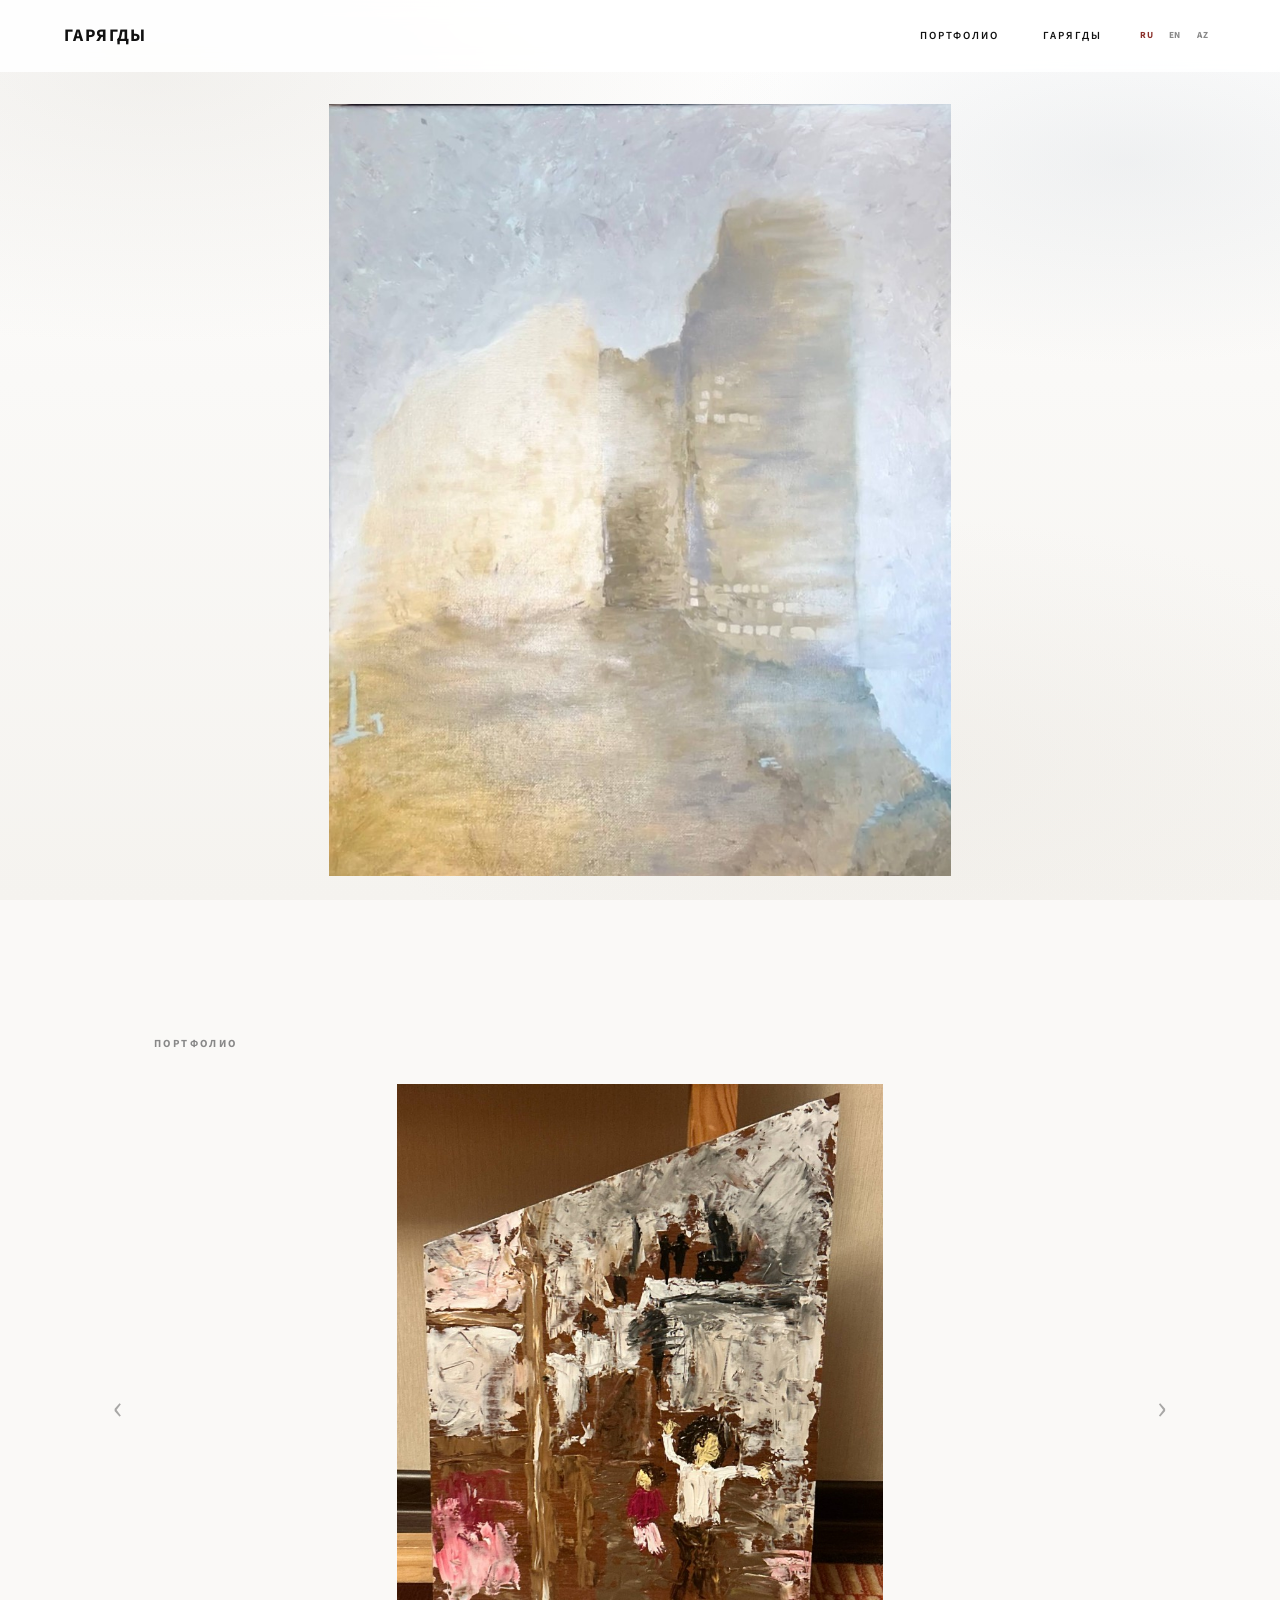
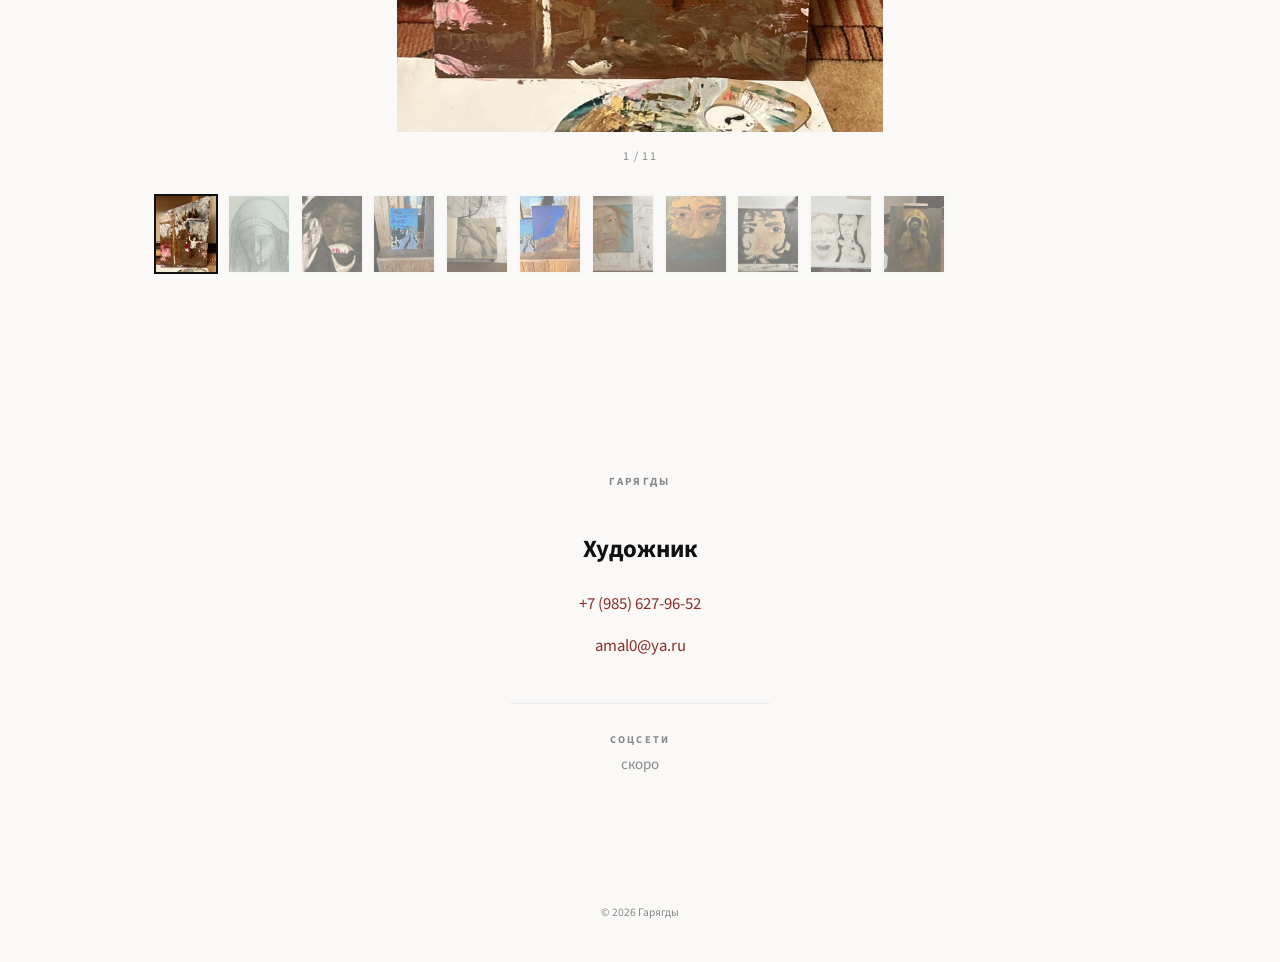
==== index.html @ 8b05e810 "Restore the original uncropped artwork photos. Bring the gallery images back to the source photos be" ====
<!DOCTYPE html>
<html lang="ru">
<head>
  <meta charset="UTF-8" />
  <meta name="viewport" content="width=device-width, initial-scale=1.0, viewport-fit=cover" />
  <meta name="description" content="Гарягды — художник. Портфолио." />
  <meta name="theme-color" content="#ffffff" />
  <title>Гарягды — Портфолио</title>
  <link rel="stylesheet" href="styles.css?v=20260803-1805" />
</head>
<body>
  <header class="site-header">
    <a class="brand" href="#top" data-i18n="brand">Гарягды</a>
    <nav class="nav" id="nav" aria-label="Main">
      <a href="#portfolio" data-i18n="nav_portfolio">Портфолио</a>
      <a href="#author" data-i18n="nav_author">Гарягды</a>
    </nav>
    <div class="header-actions">
      <div class="lang-switch" role="group" aria-label="Language">
        <button type="button" class="lang-btn is-active" data-lang="ru">RU</button>
        <button type="button" class="lang-btn" data-lang="en">EN</button>
        <button type="button" class="lang-btn" data-lang="az">AZ</button>
      </div>
      <button class="menu-btn" id="menuBtn" type="button" aria-label="Menu" aria-expanded="false">
        <span></span><span></span>
      </button>
    </div>
  </header>

  <main id="top">
    <section class="hero">
      <button type="button" class="hero-frame" id="heroOpen" aria-label="Open">
        <img src="assets/art/building.png" alt="" id="heroImg" />
      </button>
    </section>

    <section class="works" id="portfolio">
      <h2 class="section-title" data-i18n="portfolio_title">Портфолио</h2>

      <div class="slider" id="slider">
        <button type="button" class="slider-arrow prev" id="slidePrev" aria-label="Previous">‹</button>
        <div class="slider-stage" id="sliderStage">
          <img id="slideImg" src="assets/art/work-02.png" alt="" />
        </div>
        <button type="button" class="slider-arrow next" id="slideNext" aria-label="Next">›</button>
      </div>

      <p class="slider-count"><span id="slideCurrent">1</span> / <span id="slideTotal">11</span></p>

      <div class="thumbs" id="thumbs" aria-label="Portfolio"></div>
    </section>

    <section class="section contact" id="author">
      <h2 class="section-title" data-i18n="author_title">Гарягды</h2>
      <p class="contact-lead" data-i18n="author_lead">Художник</p>
      <div class="contact-links">
        <a href="tel:+79856279652">+7 (985) 627-96-52</a>
        <a href="mailto:amal0@ya.ru">amal0@ya.ru</a>
      </div>
      <div class="socials">
        <span class="socials-label" data-i18n="socials_label">Соцсети</span>
        <p class="socials-soon" data-i18n="socials_soon">скоро</p>
      </div>
    </section>
  </main>

  <footer class="site-footer">
    <p>© <span id="year"></span> <span data-i18n="brand">Гарягды</span></p>
  </footer>

  <div class="lightbox" id="lightbox" hidden>
    <button type="button" class="lightbox-close" id="lightboxClose" aria-label="Close">×</button>
    <button type="button" class="lightbox-nav prev" id="lightboxPrev" aria-label="Previous">‹</button>
    <figure class="lightbox-figure">
      <img id="lightboxImg" src="" alt="" />
    </figure>
    <button type="button" class="lightbox-nav next" id="lightboxNext" aria-label="Next">›</button>
  </div>

  <script src="script.js?v=20260803-1805"></script>
</body>
</html>
---- styles.css ----
@font-face {
  font-family: "Source Sans 3";
  src: url("assets/fonts/SourceSans3.ttf") format("truetype");
  font-weight: 300 700;
  font-display: swap;
}

:root {
  --bg: #faf9f7;
  --ink: #111111;
  --muted: #888888;
  --line: #ececec;
  --accent: #8a2f2a;
  --font: "Source Sans 3", "Helvetica Neue", Helvetica, Arial, sans-serif;
  --pad: clamp(1rem, 5vw, 4.5rem);
  --header-h: 4.5rem;
  --ease: cubic-bezier(0.22, 1, 0.36, 1);
  --safe-b: env(safe-area-inset-bottom, 0px);
}

*,
*::before,
*::after {
  box-sizing: border-box;
}

html {
  scroll-behavior: smooth;
  -webkit-text-size-adjust: 100%;
}

body {
  margin: 0;
  min-height: 100vh;
  background-color: var(--bg);
  background-image:
    radial-gradient(ellipse 90% 55% at 12% 8%, rgba(210, 205, 195, 0.28), transparent 55%),
    radial-gradient(ellipse 70% 45% at 88% 18%, rgba(190, 198, 205, 0.22), transparent 50%),
    radial-gradient(ellipse 80% 50% at 70% 85%, rgba(220, 214, 204, 0.2), transparent 55%),
    linear-gradient(180deg, #ffffff 0%, #faf9f7 42%, #f5f3ef 100%);
  background-attachment: fixed;
  color: var(--ink);
  font-family: var(--font);
  font-size: 15px;
  line-height: 1.5;
  -webkit-font-smoothing: antialiased;
  overflow-x: hidden;
}

img {
  display: block;
  max-width: 100%;
  height: auto;
  -webkit-user-drag: none;
  user-select: none;
}

a {
  color: inherit;
  text-decoration: none;
}

button {
  font: inherit;
  color: inherit;
  background: none;
  border: 0;
  cursor: pointer;
  padding: 0;
  -webkit-tap-highlight-color: transparent;
}

/* ——— Header ——— */
.site-header {
  position: sticky;
  top: 0;
  z-index: 50;
  display: flex;
  align-items: center;
  justify-content: space-between;
  gap: 1rem;
  min-height: var(--header-h);
  padding: 0.75rem var(--pad);
  padding-top: max(0.75rem, env(safe-area-inset-top));
  background: rgba(255, 255, 255, 0.88);
  backdrop-filter: blur(10px);
  -webkit-backdrop-filter: blur(10px);
}

.brand {
  flex-shrink: 0;
  font-size: clamp(0.9rem, 1.6vw, 1.1rem);
  font-weight: 700;
  letter-spacing: 0.08em;
  text-transform: uppercase;
}

.nav {
  display: flex;
  gap: clamp(1.25rem, 3.5vw, 2.75rem);
  margin-left: auto;
  margin-right: 1rem;
}

.nav a {
  font-size: 0.68rem;
  font-weight: 600;
  letter-spacing: 0.18em;
  text-transform: uppercase;
  color: var(--ink);
  transition: color 0.2s ease;
}

.nav a:hover,
.nav a.is-active {
  color: var(--accent);
}

.header-actions {
  display: flex;
  align-items: center;
  gap: 0.5rem;
  flex-shrink: 0;
}

.lang-switch {
  display: flex;
  gap: 0.1rem;
}

.lang-btn {
  min-width: 1.65rem;
  min-height: 1.65rem;
  padding: 0.2rem;
  font-size: 0.58rem;
  font-weight: 700;
  letter-spacing: 0.06em;
  color: var(--muted);
}

.lang-btn:hover { color: var(--ink); }
.lang-btn.is-active { color: var(--accent); }

.menu-btn {
  display: none;
  width: 2.4rem;
  height: 2.4rem;
  flex-direction: column;
  justify-content: center;
  align-items: center;
  gap: 5px;
}

.menu-btn span {
  display: block;
  width: 16px;
  height: 1.5px;
  background: var(--ink);
  transition: transform 0.3s var(--ease);
}

.menu-btn[aria-expanded="true"] span:first-child {
  transform: translateY(3.25px) rotate(45deg);
}

.menu-btn[aria-expanded="true"] span:last-child {
  transform: translateY(-3.25px) rotate(-45deg);
}

/* ——— Hero: building large ——— */
.hero {
  display: flex;
  justify-content: center;
  align-items: center;
  min-height: calc(100svh - var(--header-h));
  padding: clamp(1rem, 3vw, 2rem) var(--pad) clamp(2.5rem, 6vw, 4.5rem);
}

.hero-frame {
  display: block;
  width: min(900px, 100%);
}

.hero-frame img {
  width: 100%;
  max-height: calc(100svh - var(--header-h) - 3.5rem);
  object-fit: contain;
  margin: 0 auto;
}

/* ——— Works slider (Fernando-style) ——— */
.works {
  padding: clamp(2.5rem, 7vw, 5.5rem) 0 clamp(3rem, 8vw, 6rem);
}

.works .section-title {
  padding: 0 var(--pad);
  margin: 0 0 clamp(1.25rem, 3vw, 2rem);
  font-size: 0.68rem;
  font-weight: 700;
  letter-spacing: 0.22em;
  text-transform: uppercase;
  color: var(--muted);
  max-width: 1100px;
  margin-left: auto;
  margin-right: auto;
}

.slider {
  position: relative;
  display: grid;
  grid-template-columns: 48px 1fr 48px;
  align-items: center;
  gap: 0.25rem;
  max-width: 1100px;
  margin: 0 auto;
  padding: 0 0.25rem;
  touch-action: pan-y;
}

.slider-stage {
  display: flex;
  justify-content: center;
  align-items: center;
  min-height: min(72vh, 780px);
  cursor: zoom-in;
}

.slider-stage img {
  width: 100%;
  max-width: 720px;
  max-height: min(72vh, 780px);
  object-fit: contain;
  margin: 0 auto;
  transition: opacity 0.25s ease;
}

.slider-stage.is-fading img {
  opacity: 0.35;
}

.slider-arrow {
  display: flex;
  align-items: center;
  justify-content: center;
  width: 48px;
  height: 48px;
  font-size: 2.25rem;
  line-height: 1;
  color: var(--ink);
  opacity: 0.35;
  transition: opacity 0.2s ease;
  z-index: 2;
}

.slider-arrow:hover,
.slider-arrow:active {
  opacity: 1;
}

.slider-count {
  margin: 1rem 0 1.5rem;
  text-align: center;
  font-size: 0.75rem;
  letter-spacing: 0.12em;
  color: var(--muted);
}

.thumbs {
  display: flex;
  gap: 0.55rem;
  overflow-x: auto;
  -webkit-overflow-scrolling: touch;
  scroll-snap-type: x mandatory;
  padding: 0.25rem var(--pad) 0.5rem;
  max-width: 1100px;
  margin: 0 auto;
  scrollbar-width: none;
}

.thumbs::-webkit-scrollbar {
  display: none;
}

.thumb {
  flex: 0 0 auto;
  width: 64px;
  height: 80px;
  overflow: hidden;
  background: #f4f4f4;
  scroll-snap-align: start;
  opacity: 0.55;
  border: 2px solid transparent;
  transition: opacity 0.2s ease, border-color 0.2s ease;
}

.thumb.is-active {
  opacity: 1;
  border-color: var(--ink);
}

.thumb img {
  width: 100%;
  height: 100%;
  object-fit: cover;
}

/* ——— About / Contact ——— */
.section {
  padding: clamp(3rem, 8vw, 6rem) var(--pad);
  max-width: 1100px;
  margin: 0 auto;
}

.section-title {
  margin: 0 0 clamp(1.5rem, 4vw, 2.5rem);
  font-size: 0.68rem;
  font-weight: 700;
  letter-spacing: 0.22em;
  text-transform: uppercase;
  color: var(--muted);
}

.about {
  text-align: center;
  max-width: 520px;
}

.about-name {
  margin: 0;
  font-size: clamp(1.3rem, 3.5vw, 1.7rem);
  font-weight: 700;
  letter-spacing: 0.1em;
  text-transform: uppercase;
  color: var(--accent);
}

.about-text {
  margin: 0.75rem 0 0;
  color: var(--muted);
}

.contact {
  text-align: center;
}

.contact-lead {
  margin: 0 0 1.25rem;
  font-size: clamp(1.2rem, 3vw, 1.55rem);
  font-weight: 700;
}

.contact-links {
  display: flex;
  flex-direction: column;
  gap: 0.55rem;
  align-items: center;
}

.contact-links a {
  color: var(--accent);
  font-size: 1.05rem;
  padding: 0.25rem;
}

.socials {
  margin: 2.5rem auto 0;
  padding-top: 1.75rem;
  border-top: 1px solid var(--line);
  max-width: 260px;
}

.socials-label {
  display: block;
  font-size: 0.65rem;
  font-weight: 700;
  letter-spacing: 0.2em;
  text-transform: uppercase;
  color: var(--muted);
}

.socials-soon {
  margin: 0.4rem 0 0;
  color: var(--muted);
}

.site-footer {
  padding: 2rem var(--pad) calc(2.5rem + var(--safe-b));
  text-align: center;
  font-size: 0.72rem;
  color: var(--muted);
}

.site-footer p { margin: 0; }

/* ——— Lightbox ——— */
.lightbox {
  position: fixed;
  inset: 0;
  z-index: 100;
  display: grid;
  grid-template-columns: 44px 1fr 44px;
  align-items: center;
  padding: max(0.5rem, env(safe-area-inset-top)) 0.25rem max(0.5rem, var(--safe-b));
  background: rgba(8, 8, 8, 0.95);
  touch-action: none;
}

.lightbox[hidden] {
  display: none;
}

.lightbox-figure {
  margin: 0;
  display: flex;
  justify-content: center;
  align-items: center;
  max-height: 92vh;
}

.lightbox-figure img {
  max-width: min(960px, 94vw);
  max-height: 88vh;
  object-fit: contain;
}

.lightbox-close {
  position: absolute;
  top: max(0.5rem, env(safe-area-inset-top));
  right: 0.75rem;
  z-index: 2;
  width: 44px;
  height: 44px;
  font-size: 1.85rem;
  line-height: 1;
  color: #fff;
  opacity: 0.8;
}

.lightbox-nav {
  display: flex;
  align-items: center;
  justify-content: center;
  width: 44px;
  height: 64px;
  font-size: 2.4rem;
  color: #fff;
  opacity: 0.55;
}

.lightbox-nav:active,
.lightbox-close:active {
  opacity: 1;
}

@media (max-width: 760px) {
  .nav {
    position: fixed;
    inset: var(--header-h) 0 auto 0;
    display: none;
    flex-direction: column;
    gap: 0;
    margin: 0;
    padding: 0.25rem var(--pad) 1rem;
    background: rgba(255, 255, 255, 0.96);
    border-bottom: 1px solid var(--line);
  }

  .nav.is-open { display: flex; }

  .nav a {
    padding: 0.95rem 0;
    border-bottom: 1px solid var(--line);
    font-size: 0.78rem;
  }

  .menu-btn { display: flex; }

  .slider {
    grid-template-columns: 36px 1fr 36px;
  }

  .slider-stage {
    min-height: min(62vh, 560px);
  }

  .slider-stage img {
    max-height: min(62vh, 560px);
  }

  .slider-arrow {
    width: 36px;
    height: 56px;
    font-size: 2rem;
    opacity: 0.55;
  }

  .thumb {
    width: 56px;
    height: 70px;
  }

  .lightbox {
    grid-template-columns: 1fr;
    grid-template-rows: 1fr;
    padding: 3.25rem 0.35rem 1rem;
  }

  .lightbox-figure {
    grid-row: 1;
    max-height: none;
    height: 100%;
  }

  .lightbox-figure img {
    max-height: calc(100svh - 5rem);
  }

  .lightbox-nav {
    position: absolute;
    top: 50%;
    transform: translateY(-50%);
    width: 48px;
    height: 72px;
    z-index: 2;
  }

  .lightbox-nav.prev { left: 0; }
  .lightbox-nav.next { right: 0; }
}

@media (prefers-reduced-motion: reduce) {
  *,
  *::before,
  *::after {
    animation: none !important;
    transition: none !important;
  }
}
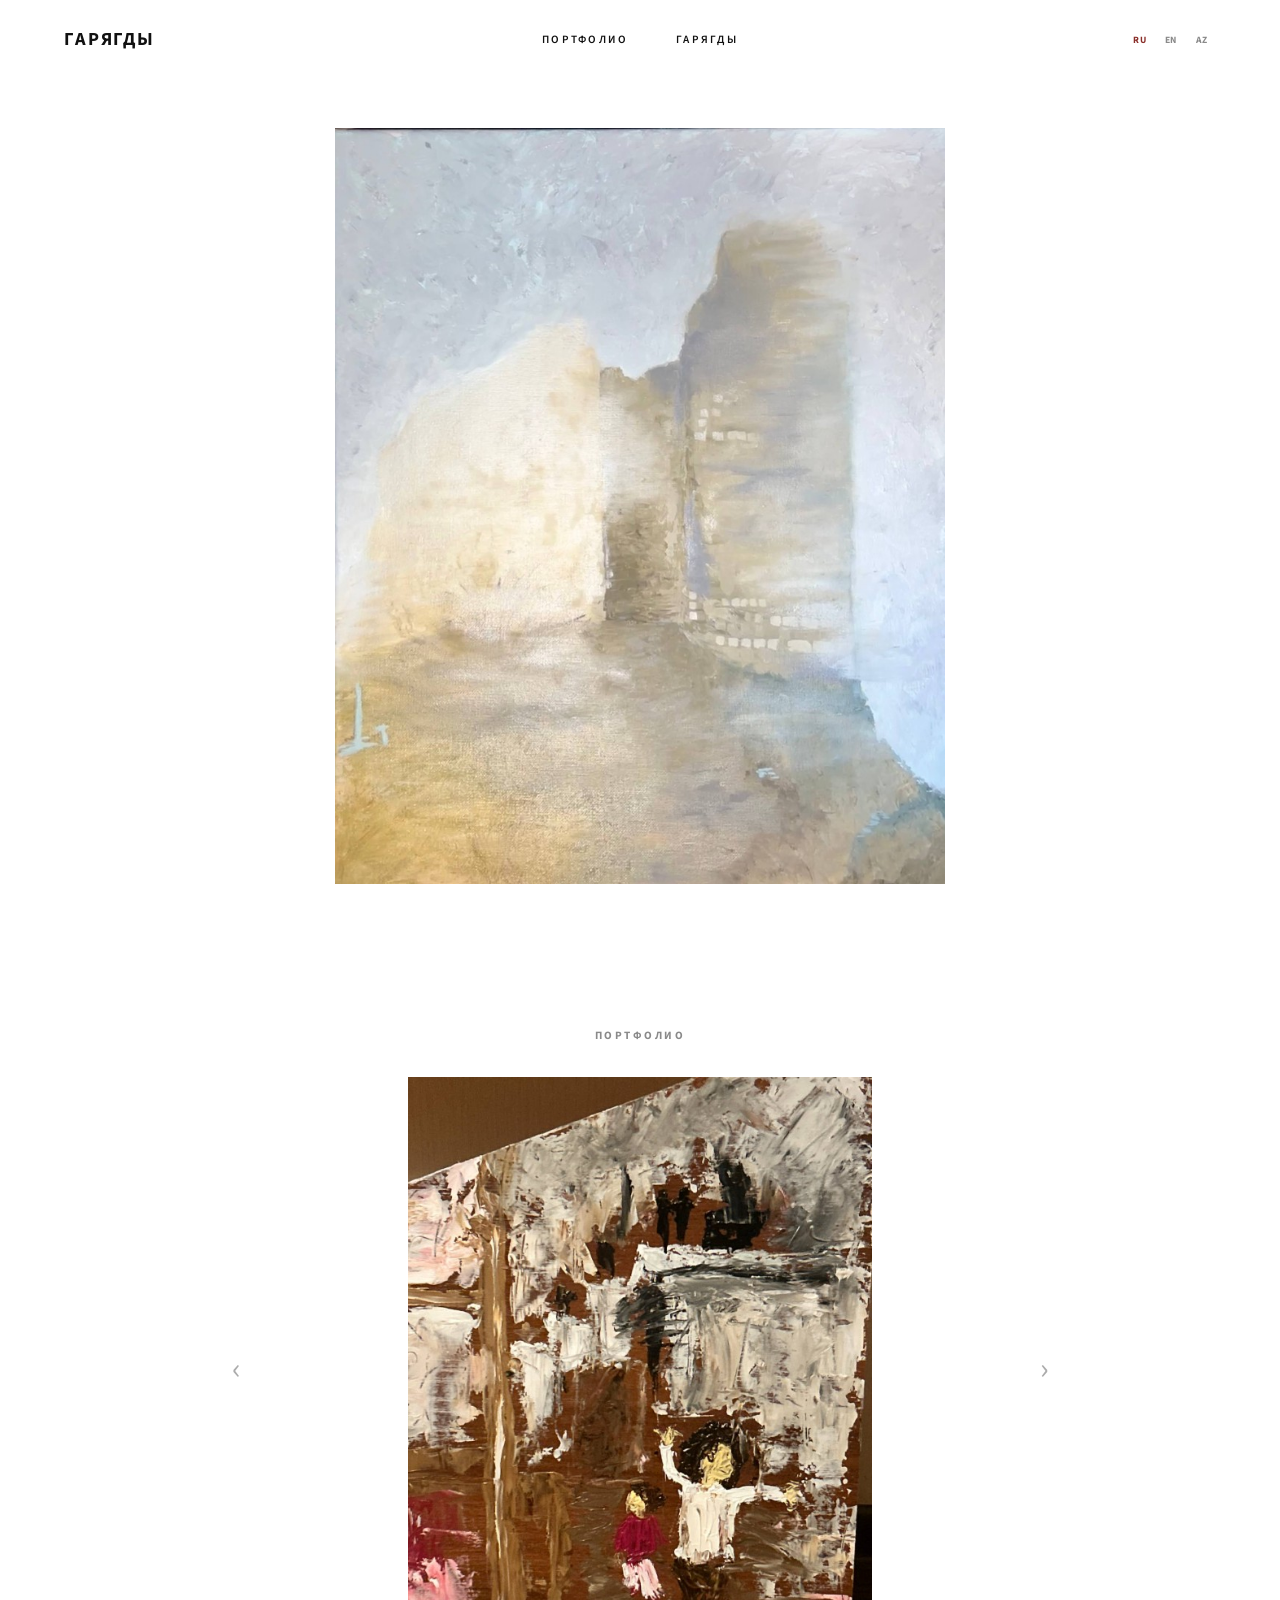
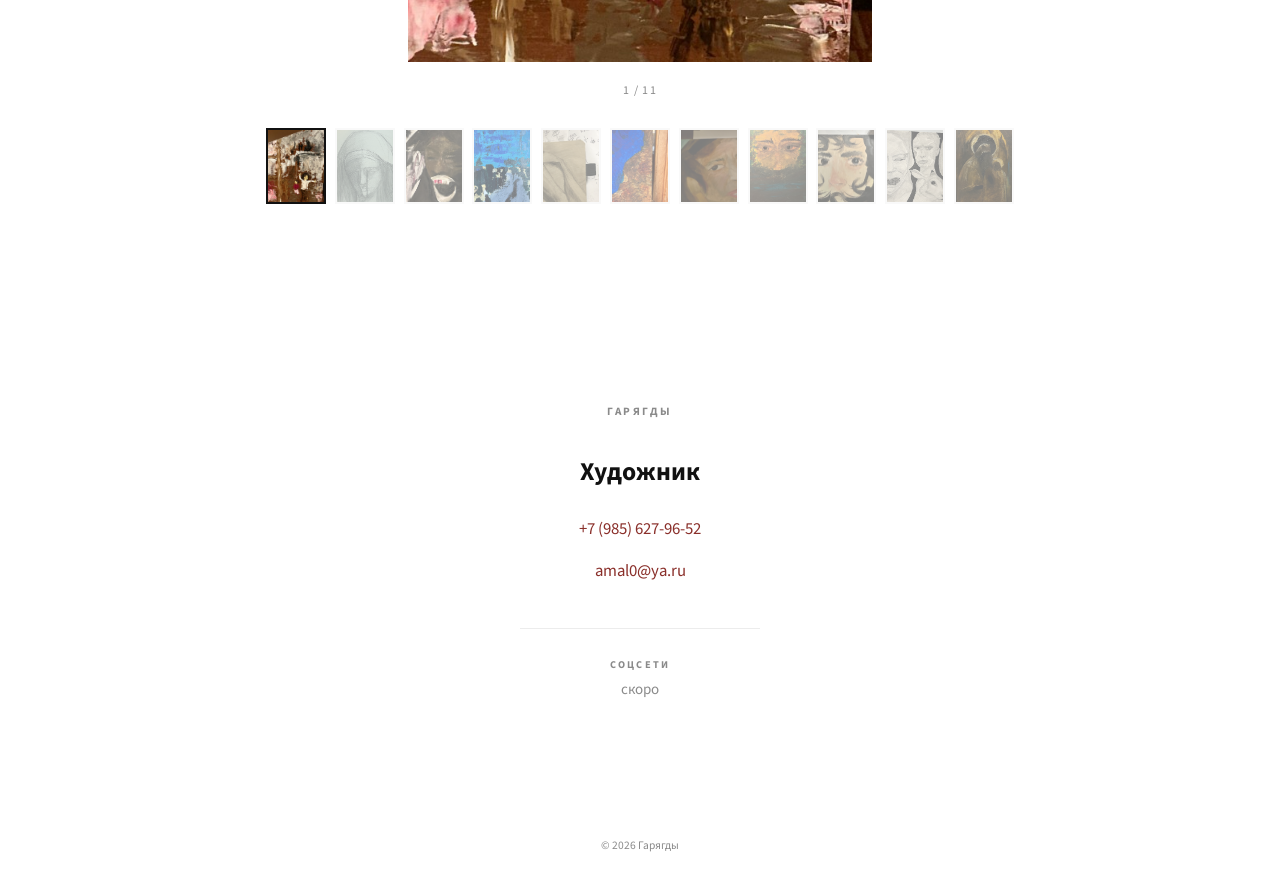
==== commit 6eadfa1f: "Fix crooked layout and cleanly crop the artworks. Center the hero and gallery like a clean white art" ====
--- a/index.html
+++ b/index.html
@@ -6,7 +6,7 @@
   <meta name="description" content="Гарягды — художник. Портфолио." />
   <meta name="theme-color" content="#ffffff" />
   <title>Гарягды — Портфолио</title>
-  <link rel="stylesheet" href="styles.css?v=20260803-1805" />
+  <link rel="stylesheet" href="styles.css?v=20260803-1810" />
 </head>
 <body>
   <header class="site-header">
@@ -15,16 +15,14 @@
       <a href="#portfolio" data-i18n="nav_portfolio">Портфолио</a>
       <a href="#author" data-i18n="nav_author">Гарягды</a>
     </nav>
-    <div class="header-actions">
-      <div class="lang-switch" role="group" aria-label="Language">
-        <button type="button" class="lang-btn is-active" data-lang="ru">RU</button>
-        <button type="button" class="lang-btn" data-lang="en">EN</button>
-        <button type="button" class="lang-btn" data-lang="az">AZ</button>
-      </div>
-      <button class="menu-btn" id="menuBtn" type="button" aria-label="Menu" aria-expanded="false">
-        <span></span><span></span>
-      </button>
+    <div class="lang-switch" role="group" aria-label="Language">
+      <button type="button" class="lang-btn is-active" data-lang="ru">RU</button>
+      <button type="button" class="lang-btn" data-lang="en">EN</button>
+      <button type="button" class="lang-btn" data-lang="az">AZ</button>
     </div>
+    <button class="menu-btn" id="menuBtn" type="button" aria-label="Menu" aria-expanded="false">
+      <span></span><span></span>
+    </button>
   </header>
 
   <main id="top">
@@ -34,7 +32,7 @@
       </button>
     </section>
 
-    <section class="works" id="portfolio">
+    <section class="portfolio" id="portfolio">
       <h2 class="section-title" data-i18n="portfolio_title">Портфолио</h2>
 
       <div class="slider" id="slider">
@@ -46,13 +44,12 @@
       </div>
 
       <p class="slider-count"><span id="slideCurrent">1</span> / <span id="slideTotal">11</span></p>
-
       <div class="thumbs" id="thumbs" aria-label="Portfolio"></div>
     </section>
 
-    <section class="section contact" id="author">
+    <section class="author" id="author">
       <h2 class="section-title" data-i18n="author_title">Гарягды</h2>
-      <p class="contact-lead" data-i18n="author_lead">Художник</p>
+      <p class="author-lead" data-i18n="author_lead">Художник</p>
       <div class="contact-links">
         <a href="tel:+79856279652">+7 (985) 627-96-52</a>
         <a href="mailto:amal0@ya.ru">amal0@ya.ru</a>
@@ -77,6 +74,6 @@
     <button type="button" class="lightbox-nav next" id="lightboxNext" aria-label="Next">›</button>
   </div>
 
-  <script src="script.js?v=20260803-1805"></script>
+  <script src="script.js?v=20260803-1810"></script>
 </body>
 </html>
--- a/styles.css
+++ b/styles.css
@@ -6,14 +6,14 @@
 }
 
 :root {
-  --bg: #faf9f7;
+  --bg: #ffffff;
   --ink: #111111;
-  --muted: #888888;
+  --muted: #8a8a8a;
   --line: #ececec;
   --accent: #8a2f2a;
   --font: "Source Sans 3", "Helvetica Neue", Helvetica, Arial, sans-serif;
-  --pad: clamp(1rem, 5vw, 4.5rem);
-  --header-h: 4.5rem;
+  --pad: clamp(1.25rem, 5vw, 4rem);
+  --header-h: 5rem;
   --ease: cubic-bezier(0.22, 1, 0.36, 1);
   --safe-b: env(safe-area-inset-bottom, 0px);
 }
@@ -32,13 +32,7 @@
 body {
   margin: 0;
   min-height: 100vh;
-  background-color: var(--bg);
-  background-image:
-    radial-gradient(ellipse 90% 55% at 12% 8%, rgba(210, 205, 195, 0.28), transparent 55%),
-    radial-gradient(ellipse 70% 45% at 88% 18%, rgba(190, 198, 205, 0.22), transparent 50%),
-    radial-gradient(ellipse 80% 50% at 70% 85%, rgba(220, 214, 204, 0.2), transparent 55%),
-    linear-gradient(180deg, #ffffff 0%, #faf9f7 42%, #f5f3ef 100%);
-  background-attachment: fixed;
+  background: var(--bg);
   color: var(--ink);
   font-family: var(--font);
   font-size: 15px;
@@ -70,42 +64,36 @@
   -webkit-tap-highlight-color: transparent;
 }
 
-/* ——— Header ——— */
 .site-header {
   position: sticky;
   top: 0;
   z-index: 50;
-  display: flex;
-  align-items: center;
-  justify-content: space-between;
-  gap: 1rem;
+  display: grid;
+  grid-template-columns: 1fr auto 1fr;
+  align-items: center;
   min-height: var(--header-h);
-  padding: 0.75rem var(--pad);
-  padding-top: max(0.75rem, env(safe-area-inset-top));
-  background: rgba(255, 255, 255, 0.88);
-  backdrop-filter: blur(10px);
-  -webkit-backdrop-filter: blur(10px);
+  padding: 0 var(--pad);
+  background: #fff;
 }
 
 .brand {
-  flex-shrink: 0;
-  font-size: clamp(0.9rem, 1.6vw, 1.1rem);
+  justify-self: start;
+  font-size: clamp(0.95rem, 1.5vw, 1.15rem);
   font-weight: 700;
-  letter-spacing: 0.08em;
+  letter-spacing: 0.1em;
   text-transform: uppercase;
 }
 
 .nav {
   display: flex;
-  gap: clamp(1.25rem, 3.5vw, 2.75rem);
-  margin-left: auto;
-  margin-right: 1rem;
+  gap: clamp(1.5rem, 4vw, 3rem);
+  justify-self: center;
 }
 
 .nav a {
-  font-size: 0.68rem;
+  font-size: 0.7rem;
   font-weight: 600;
-  letter-spacing: 0.18em;
+  letter-spacing: 0.2em;
   text-transform: uppercase;
   color: var(--ink);
   transition: color 0.2s ease;
@@ -116,23 +104,16 @@
   color: var(--accent);
 }
 
-.header-actions {
-  display: flex;
-  align-items: center;
-  gap: 0.5rem;
-  flex-shrink: 0;
-}
-
 .lang-switch {
   display: flex;
-  gap: 0.1rem;
+  gap: 0.2rem;
+  justify-self: end;
 }
 
 .lang-btn {
-  min-width: 1.65rem;
-  min-height: 1.65rem;
-  padding: 0.2rem;
-  font-size: 0.58rem;
+  min-width: 1.75rem;
+  min-height: 1.75rem;
+  font-size: 0.6rem;
   font-weight: 700;
   letter-spacing: 0.06em;
   color: var(--muted);
@@ -149,6 +130,7 @@
   justify-content: center;
   align-items: center;
   gap: 5px;
+  justify-self: end;
 }
 
 .menu-btn span {
@@ -167,54 +149,58 @@
   transform: translateY(-3.25px) rotate(-45deg);
 }
 
-/* ——— Hero: building large ——— */
+/* Hero — centered like Fernando */
 .hero {
   display: flex;
   justify-content: center;
   align-items: center;
+  width: 100%;
   min-height: calc(100svh - var(--header-h));
-  padding: clamp(1rem, 3vw, 2rem) var(--pad) clamp(2.5rem, 6vw, 4.5rem);
+  padding: clamp(1.5rem, 4vw, 3rem) var(--pad);
 }
 
 .hero-frame {
-  display: block;
-  width: min(900px, 100%);
+  display: flex;
+  justify-content: center;
+  align-items: center;
+  width: 100%;
+  max-width: 720px;
+  margin: 0 auto;
 }
 
 .hero-frame img {
-  width: 100%;
-  max-height: calc(100svh - var(--header-h) - 3.5rem);
+  width: auto;
+  max-width: 100%;
+  height: auto;
+  max-height: calc(100svh - var(--header-h) - 4rem);
+  margin: 0 auto;
   object-fit: contain;
-  margin: 0 auto;
-}
-
-/* ——— Works slider (Fernando-style) ——— */
-.works {
-  padding: clamp(2.5rem, 7vw, 5.5rem) 0 clamp(3rem, 8vw, 6rem);
-}
-
-.works .section-title {
-  padding: 0 var(--pad);
-  margin: 0 0 clamp(1.25rem, 3vw, 2rem);
-  font-size: 0.68rem;
+}
+
+/* Portfolio */
+.portfolio {
+  width: 100%;
+  max-width: 980px;
+  margin: 0 auto;
+  padding: clamp(3rem, 8vw, 6rem) var(--pad);
+}
+
+.section-title {
+  margin: 0 0 2rem;
+  text-align: center;
+  font-size: 0.7rem;
   font-weight: 700;
   letter-spacing: 0.22em;
   text-transform: uppercase;
   color: var(--muted);
-  max-width: 1100px;
-  margin-left: auto;
-  margin-right: auto;
 }
 
 .slider {
-  position: relative;
   display: grid;
-  grid-template-columns: 48px 1fr 48px;
-  align-items: center;
-  gap: 0.25rem;
-  max-width: 1100px;
-  margin: 0 auto;
-  padding: 0 0.25rem;
+  grid-template-columns: 44px minmax(0, 1fr) 44px;
+  align-items: center;
+  gap: 0.5rem;
+  width: 100%;
   touch-action: pan-y;
 }
 
@@ -222,16 +208,17 @@
   display: flex;
   justify-content: center;
   align-items: center;
-  min-height: min(72vh, 780px);
+  width: 100%;
+  min-height: min(65vh, 680px);
   cursor: zoom-in;
 }
 
 .slider-stage img {
-  width: 100%;
-  max-width: 720px;
-  max-height: min(72vh, 780px);
+  width: auto;
+  max-width: 100%;
+  max-height: min(65vh, 680px);
+  margin: 0 auto;
   object-fit: contain;
-  margin: 0 auto;
   transition: opacity 0.25s ease;
 }
 
@@ -243,14 +230,13 @@
   display: flex;
   align-items: center;
   justify-content: center;
-  width: 48px;
-  height: 48px;
-  font-size: 2.25rem;
+  width: 44px;
+  height: 44px;
+  font-size: 2rem;
   line-height: 1;
   color: var(--ink);
   opacity: 0.35;
   transition: opacity 0.2s ease;
-  z-index: 2;
 }
 
 .slider-arrow:hover,
@@ -259,7 +245,7 @@
 }
 
 .slider-count {
-  margin: 1rem 0 1.5rem;
+  margin: 1.25rem 0 1.5rem;
   text-align: center;
   font-size: 0.75rem;
   letter-spacing: 0.12em;
@@ -268,28 +254,25 @@
 
 .thumbs {
   display: flex;
+  justify-content: center;
   gap: 0.55rem;
   overflow-x: auto;
   -webkit-overflow-scrolling: touch;
   scroll-snap-type: x mandatory;
-  padding: 0.25rem var(--pad) 0.5rem;
-  max-width: 1100px;
-  margin: 0 auto;
+  padding: 0.25rem 0 0.5rem;
   scrollbar-width: none;
 }
 
-.thumbs::-webkit-scrollbar {
-  display: none;
-}
+.thumbs::-webkit-scrollbar { display: none; }
 
 .thumb {
   flex: 0 0 auto;
-  width: 64px;
-  height: 80px;
+  width: 60px;
+  height: 76px;
   overflow: hidden;
   background: #f4f4f4;
-  scroll-snap-align: start;
-  opacity: 0.55;
+  scroll-snap-align: center;
+  opacity: 0.5;
   border: 2px solid transparent;
   transition: opacity 0.2s ease, border-color 0.2s ease;
 }
@@ -305,48 +288,17 @@
   object-fit: cover;
 }
 
-/* ——— About / Contact ——— */
-.section {
-  padding: clamp(3rem, 8vw, 6rem) var(--pad);
-  max-width: 1100px;
-  margin: 0 auto;
-}
-
-.section-title {
-  margin: 0 0 clamp(1.5rem, 4vw, 2.5rem);
-  font-size: 0.68rem;
-  font-weight: 700;
-  letter-spacing: 0.22em;
-  text-transform: uppercase;
-  color: var(--muted);
-}
-
-.about {
+/* Author / contacts */
+.author {
+  max-width: 520px;
+  margin: 0 auto;
+  padding: clamp(3rem, 8vw, 6rem) var(--pad) clamp(4rem, 10vw, 7rem);
   text-align: center;
-  max-width: 520px;
-}
-
-.about-name {
-  margin: 0;
-  font-size: clamp(1.3rem, 3.5vw, 1.7rem);
-  font-weight: 700;
-  letter-spacing: 0.1em;
-  text-transform: uppercase;
-  color: var(--accent);
-}
-
-.about-text {
-  margin: 0.75rem 0 0;
-  color: var(--muted);
-}
-
-.contact {
-  text-align: center;
-}
-
-.contact-lead {
-  margin: 0 0 1.25rem;
-  font-size: clamp(1.2rem, 3vw, 1.55rem);
+}
+
+.author-lead {
+  margin: 0 0 1.35rem;
+  font-size: clamp(1.25rem, 3vw, 1.6rem);
   font-weight: 700;
 }
 
@@ -367,7 +319,7 @@
   margin: 2.5rem auto 0;
   padding-top: 1.75rem;
   border-top: 1px solid var(--line);
-  max-width: 260px;
+  max-width: 240px;
 }
 
 .socials-label {
@@ -385,7 +337,7 @@
 }
 
 .site-footer {
-  padding: 2rem var(--pad) calc(2.5rem + var(--safe-b));
+  padding: 1.5rem var(--pad) calc(2rem + var(--safe-b));
   text-align: center;
   font-size: 0.72rem;
   color: var(--muted);
@@ -393,22 +345,19 @@
 
 .site-footer p { margin: 0; }
 
-/* ——— Lightbox ——— */
 .lightbox {
   position: fixed;
   inset: 0;
   z-index: 100;
   display: grid;
-  grid-template-columns: 44px 1fr 44px;
-  align-items: center;
-  padding: max(0.5rem, env(safe-area-inset-top)) 0.25rem max(0.5rem, var(--safe-b));
+  grid-template-columns: 48px 1fr 48px;
+  align-items: center;
+  padding: max(0.5rem, env(safe-area-inset-top)) 0.5rem max(0.5rem, var(--safe-b));
   background: rgba(8, 8, 8, 0.95);
   touch-action: none;
 }
 
-.lightbox[hidden] {
-  display: none;
-}
+.lightbox[hidden] { display: none; }
 
 .lightbox-figure {
   margin: 0;
@@ -419,9 +368,10 @@
 }
 
 .lightbox-figure img {
-  max-width: min(960px, 94vw);
+  max-width: min(960px, 92vw);
   max-height: 88vh;
   object-fit: contain;
+  margin: 0 auto;
 }
 
 .lightbox-close {
@@ -432,7 +382,6 @@
   width: 44px;
   height: 44px;
   font-size: 1.85rem;
-  line-height: 1;
   color: #fff;
   opacity: 0.8;
 }
@@ -441,29 +390,28 @@
   display: flex;
   align-items: center;
   justify-content: center;
-  width: 44px;
+  width: 48px;
   height: 64px;
   font-size: 2.4rem;
   color: #fff;
   opacity: 0.55;
 }
 
-.lightbox-nav:active,
-.lightbox-close:active {
-  opacity: 1;
-}
-
 @media (max-width: 760px) {
+  .site-header {
+    grid-template-columns: 1fr auto auto;
+  }
+
   .nav {
     position: fixed;
     inset: var(--header-h) 0 auto 0;
     display: none;
     flex-direction: column;
     gap: 0;
-    margin: 0;
     padding: 0.25rem var(--pad) 1rem;
-    background: rgba(255, 255, 255, 0.96);
+    background: #fff;
     border-bottom: 1px solid var(--line);
+    justify-self: stretch;
   }
 
   .nav.is-open { display: flex; }
@@ -477,51 +425,26 @@
   .menu-btn { display: flex; }
 
   .slider {
-    grid-template-columns: 36px 1fr 36px;
+    grid-template-columns: 36px minmax(0, 1fr) 36px;
   }
 
   .slider-stage {
-    min-height: min(62vh, 560px);
+    min-height: min(58vh, 520px);
   }
 
   .slider-stage img {
-    max-height: min(62vh, 560px);
-  }
-
-  .slider-arrow {
-    width: 36px;
-    height: 56px;
-    font-size: 2rem;
-    opacity: 0.55;
-  }
-
-  .thumb {
-    width: 56px;
-    height: 70px;
+    max-height: min(58vh, 520px);
   }
 
   .lightbox {
     grid-template-columns: 1fr;
-    grid-template-rows: 1fr;
     padding: 3.25rem 0.35rem 1rem;
-  }
-
-  .lightbox-figure {
-    grid-row: 1;
-    max-height: none;
-    height: 100%;
-  }
-
-  .lightbox-figure img {
-    max-height: calc(100svh - 5rem);
   }
 
   .lightbox-nav {
     position: absolute;
     top: 50%;
     transform: translateY(-50%);
-    width: 48px;
-    height: 72px;
     z-index: 2;
   }
 
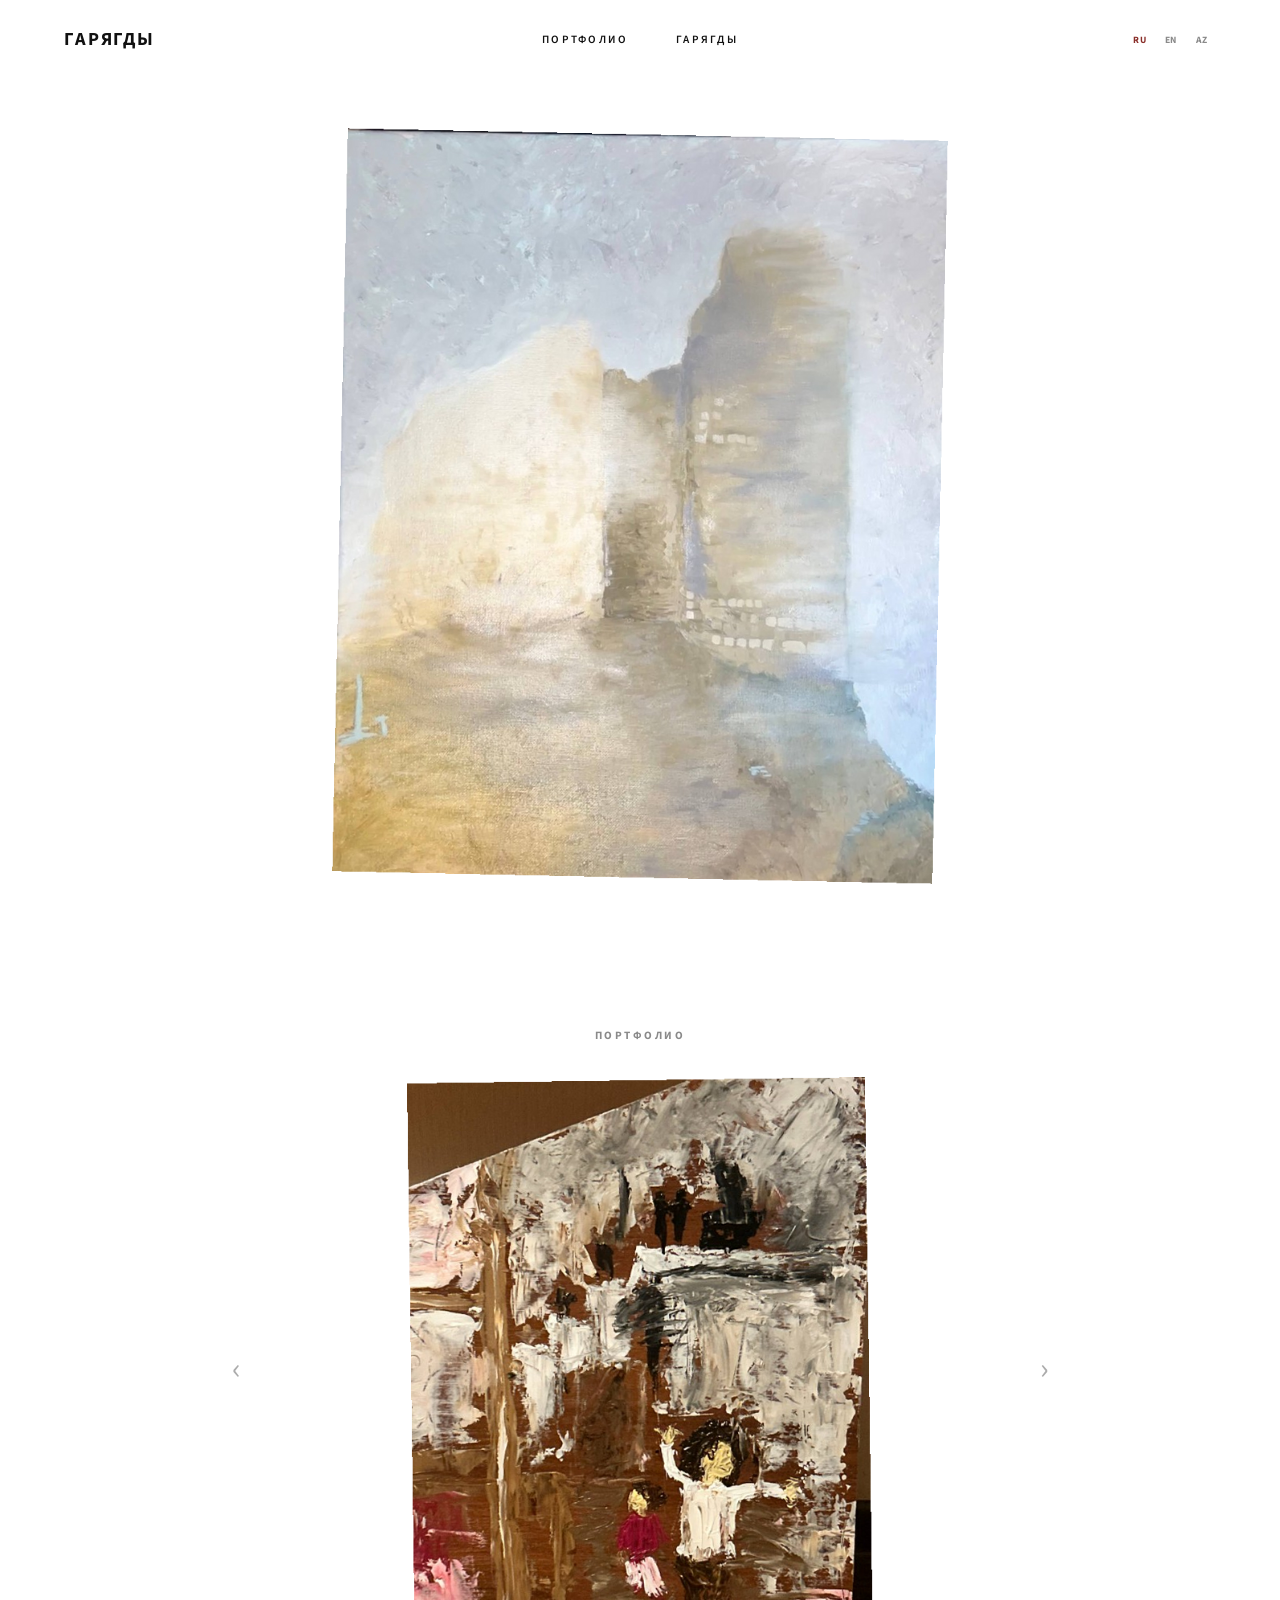
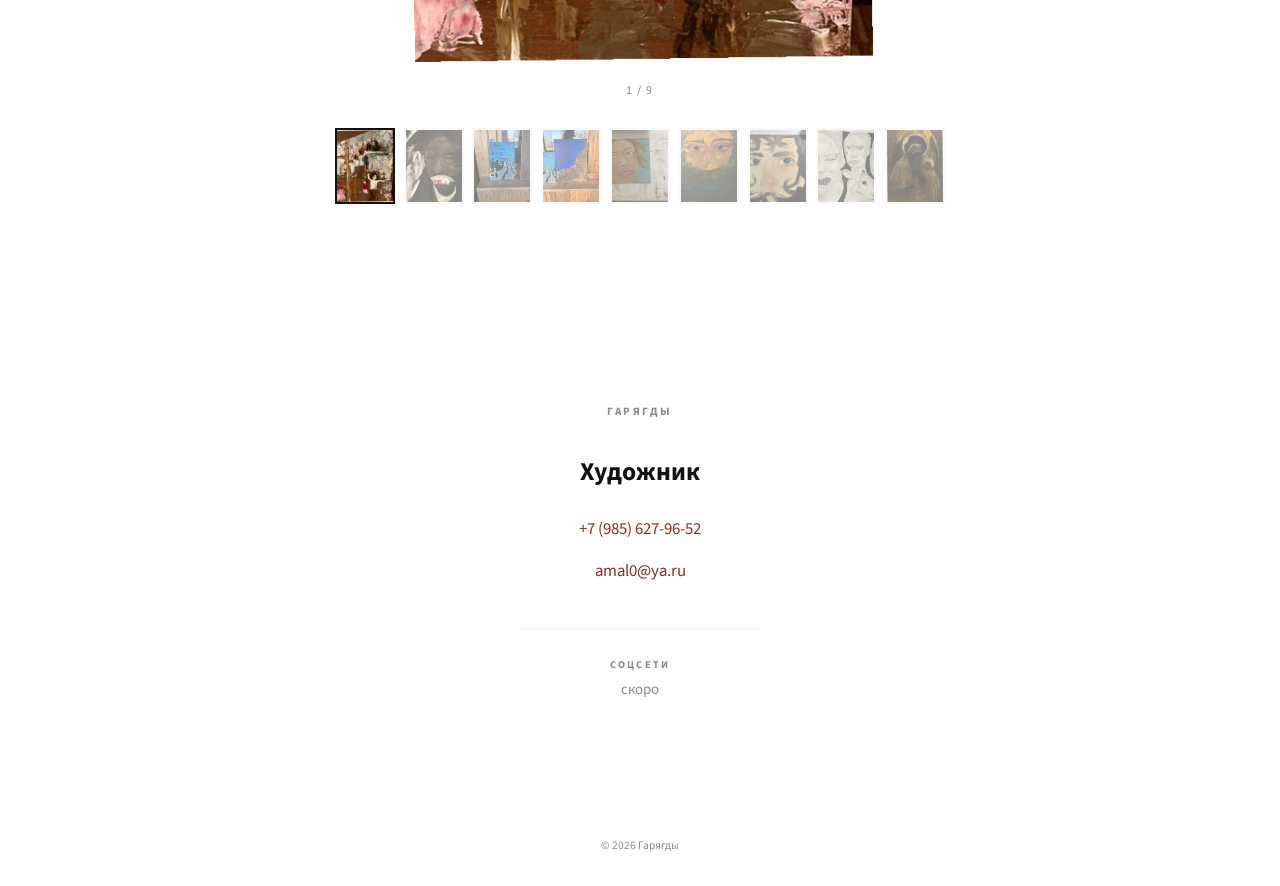
==== commit 337db586: "Remove works 2 and 5; replace cropped photos with full originals. Co-authored-by: Cursor <cursoragen" ====
--- a/index.html
+++ b/index.html
@@ -6,7 +6,7 @@
   <meta name="description" content="Гарягды — художник. Портфолио." />
   <meta name="theme-color" content="#ffffff" />
   <title>Гарягды — Портфолио</title>
-  <link rel="stylesheet" href="styles.css?v=20260803-1810" />
+  <link rel="stylesheet" href="styles.css?v=20260803-1817" />
 </head>
 <body>
   <header class="site-header">
@@ -43,7 +43,7 @@
         <button type="button" class="slider-arrow next" id="slideNext" aria-label="Next">›</button>
       </div>
 
-      <p class="slider-count"><span id="slideCurrent">1</span> / <span id="slideTotal">11</span></p>
+      <p class="slider-count"><span id="slideCurrent">1</span> / <span id="slideTotal">9</span></p>
       <div class="thumbs" id="thumbs" aria-label="Portfolio"></div>
     </section>
 
@@ -74,6 +74,6 @@
     <button type="button" class="lightbox-nav next" id="lightboxNext" aria-label="Next">›</button>
   </div>
 
-  <script src="script.js?v=20260803-1810"></script>
+  <script src="script.js?v=20260803-1817"></script>
 </body>
 </html>
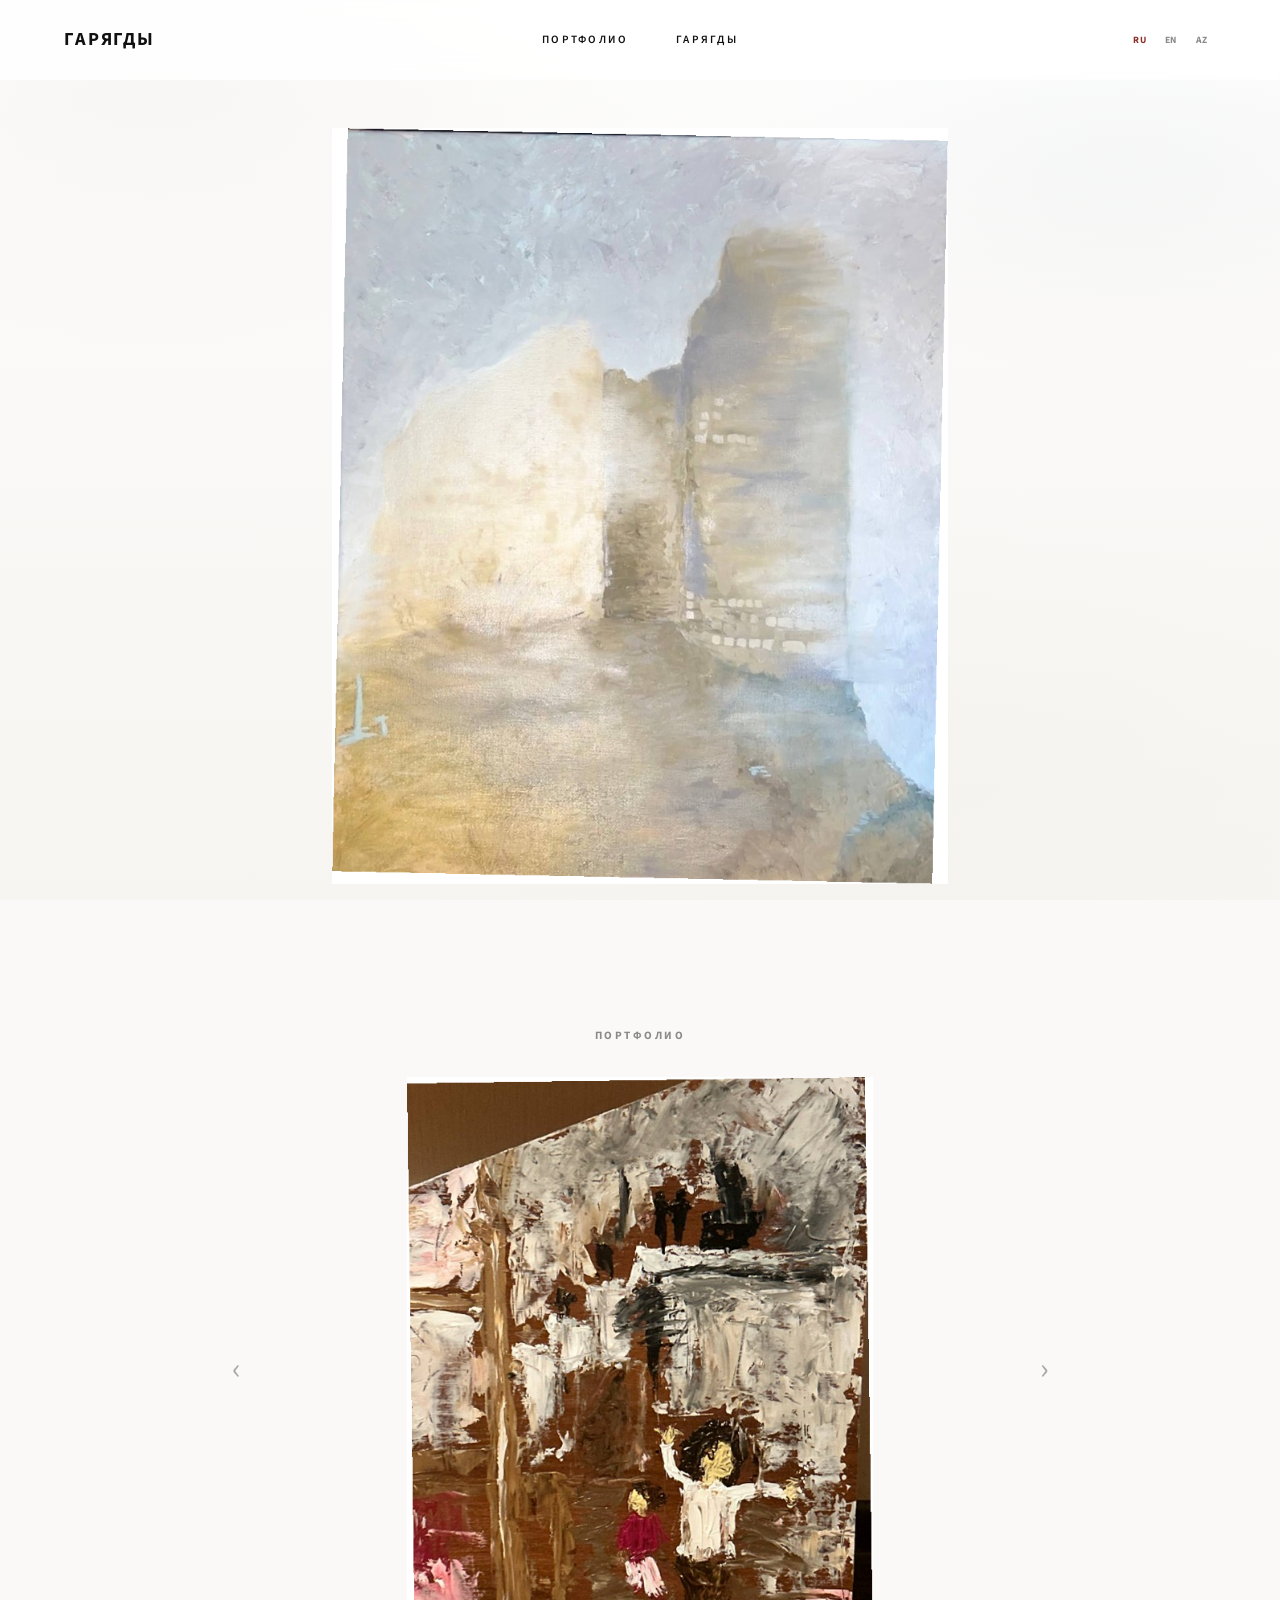
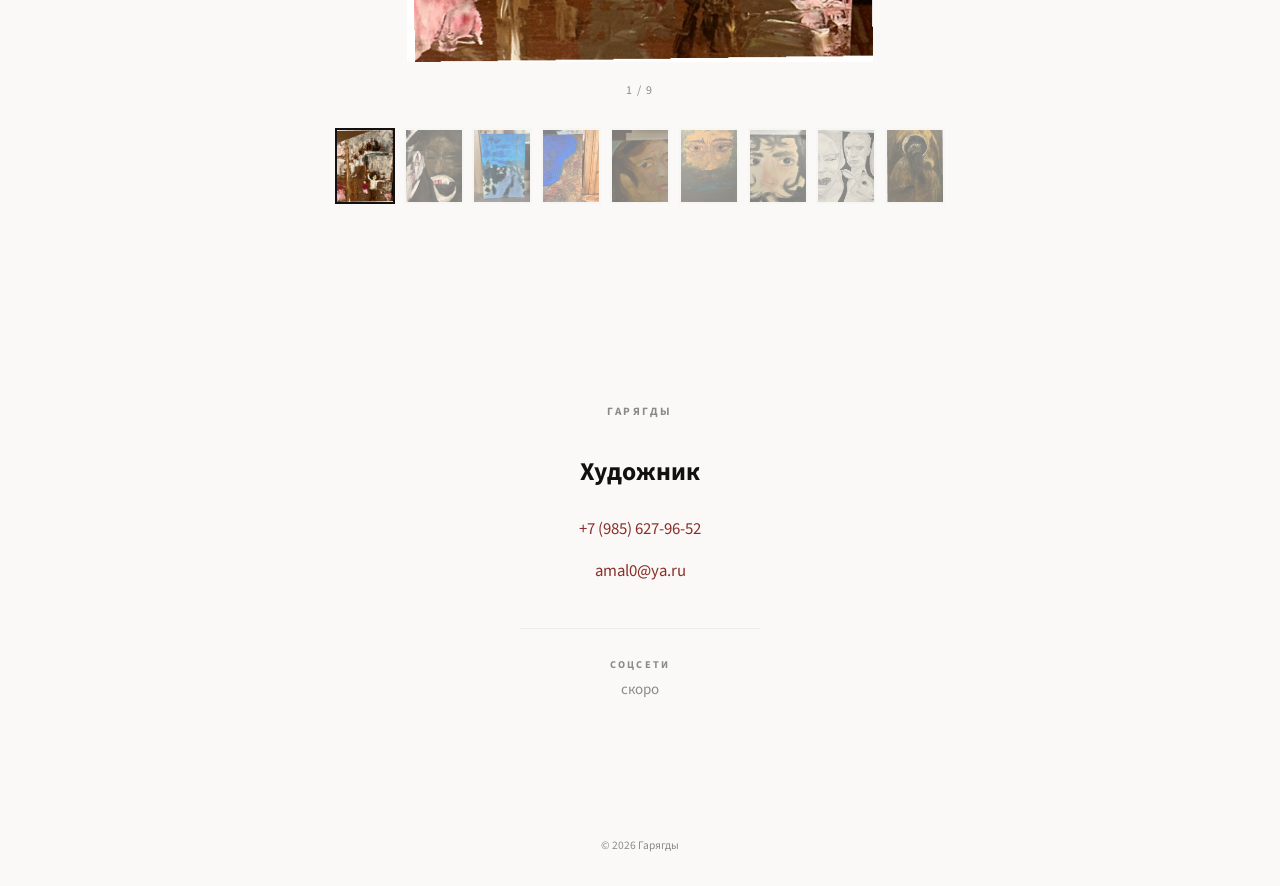
==== commit e67c8ace: "Add a barely-visible abstract page background. Restore soft white washes behind the gallery and stra" ====
--- a/index.html
+++ b/index.html
@@ -4,9 +4,9 @@
   <meta charset="UTF-8" />
   <meta name="viewport" content="width=device-width, initial-scale=1.0, viewport-fit=cover" />
   <meta name="description" content="Гарягды — художник. Портфолио." />
-  <meta name="theme-color" content="#ffffff" />
+  <meta name="theme-color" content="#faf9f7" />
   <title>Гарягды — Портфолио</title>
-  <link rel="stylesheet" href="styles.css?v=20260803-1817" />
+  <link rel="stylesheet" href="styles.css?v=20260803-1827" />
 </head>
 <body>
   <header class="site-header">
@@ -74,6 +74,6 @@
     <button type="button" class="lightbox-nav next" id="lightboxNext" aria-label="Next">›</button>
   </div>
 
-  <script src="script.js?v=20260803-1817"></script>
+  <script src="script.js?v=20260803-1827"></script>
 </body>
 </html>
--- a/styles.css
+++ b/styles.css
@@ -6,7 +6,7 @@
 }
 
 :root {
-  --bg: #ffffff;
+  --bg: #faf9f7;
   --ink: #111111;
   --muted: #8a8a8a;
   --line: #ececec;
@@ -32,7 +32,13 @@
 body {
   margin: 0;
   min-height: 100vh;
-  background: var(--bg);
+  background-color: var(--bg);
+  background-image:
+    radial-gradient(ellipse 90% 55% at 12% 8%, rgba(210, 205, 195, 0.14), transparent 58%),
+    radial-gradient(ellipse 70% 45% at 88% 18%, rgba(190, 198, 205, 0.11), transparent 52%),
+    radial-gradient(ellipse 80% 50% at 70% 85%, rgba(220, 214, 204, 0.1), transparent 55%),
+    linear-gradient(180deg, #ffffff 0%, #faf9f7 45%, #f7f5f1 100%);
+  background-attachment: fixed;
   color: var(--ink);
   font-family: var(--font);
   font-size: 15px;
@@ -73,7 +79,9 @@
   align-items: center;
   min-height: var(--header-h);
   padding: 0 var(--pad);
-  background: #fff;
+  background: rgba(255, 255, 255, 0.82);
+  backdrop-filter: blur(10px);
+  -webkit-backdrop-filter: blur(10px);
 }
 
 .brand {
@@ -409,7 +417,7 @@
     flex-direction: column;
     gap: 0;
     padding: 0.25rem var(--pad) 1rem;
-    background: #fff;
+    background: rgba(255, 255, 255, 0.92);
     border-bottom: 1px solid var(--line);
     justify-self: stretch;
   }
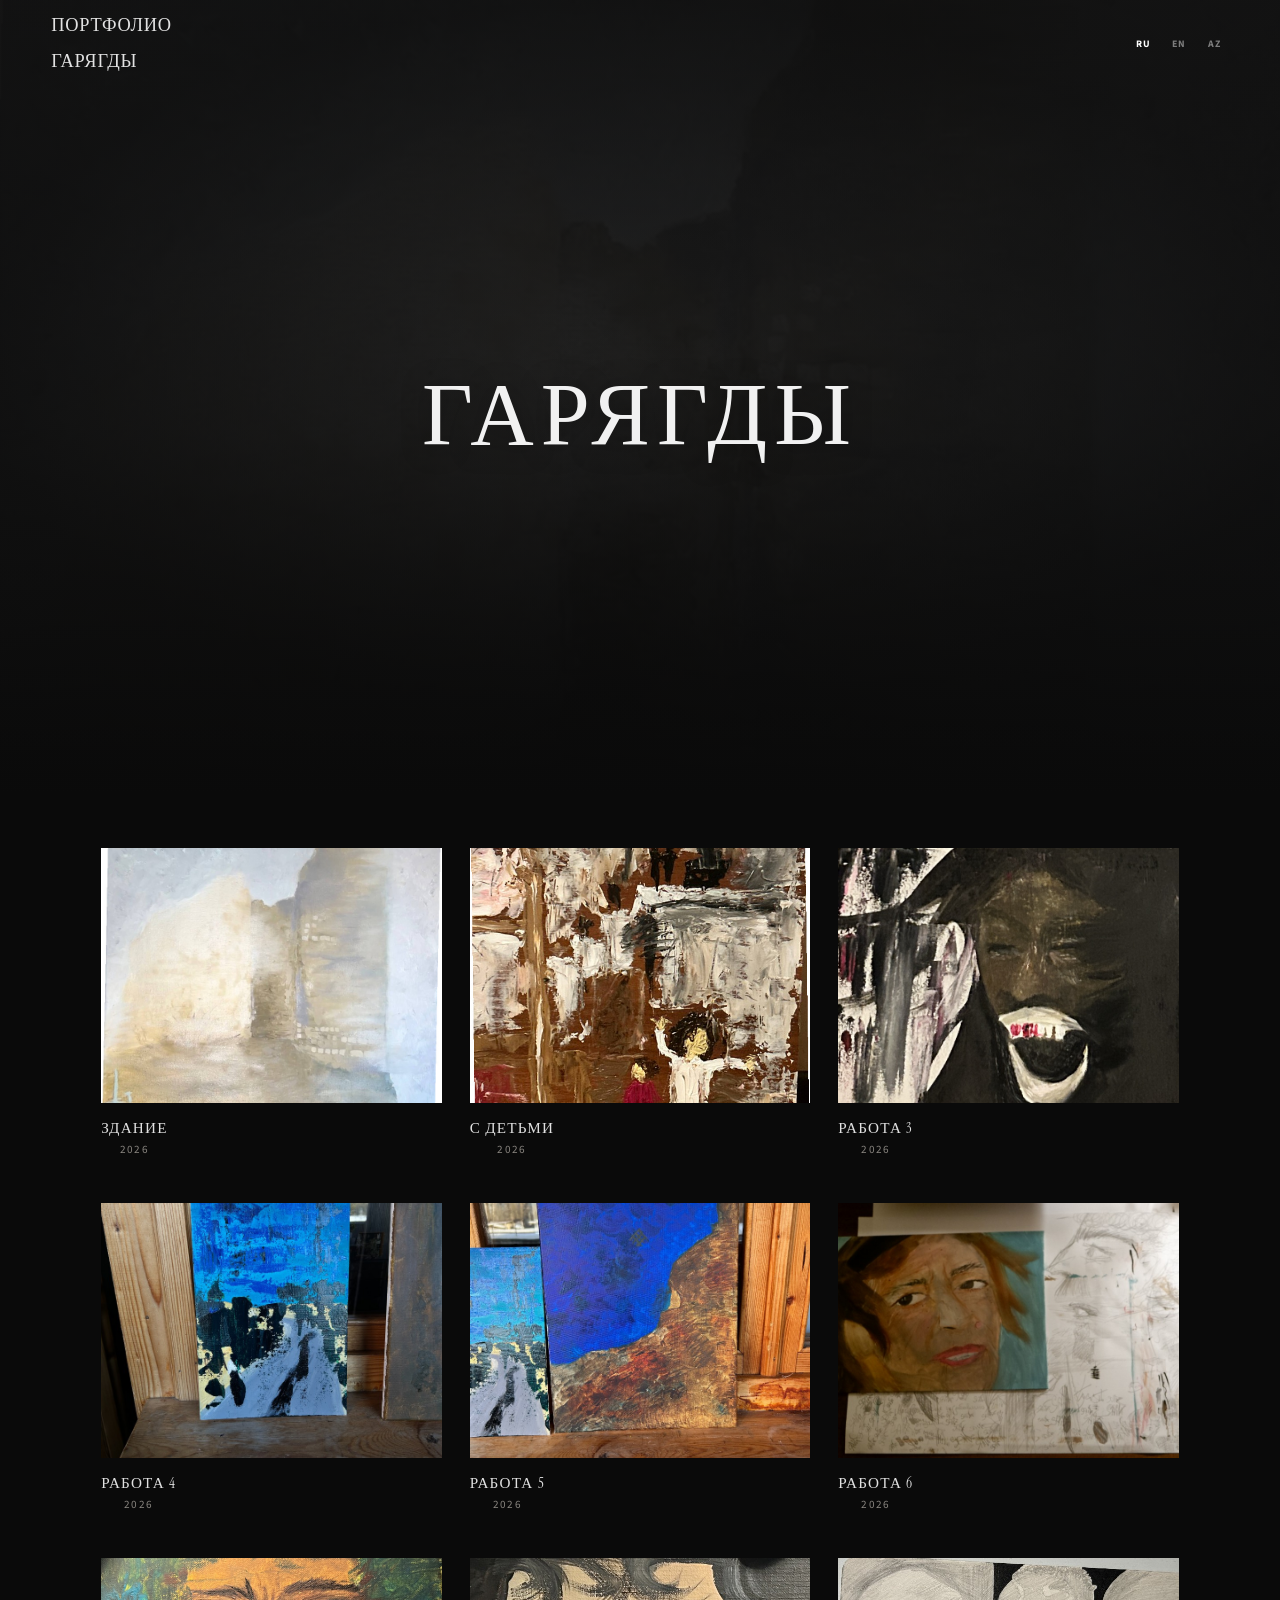
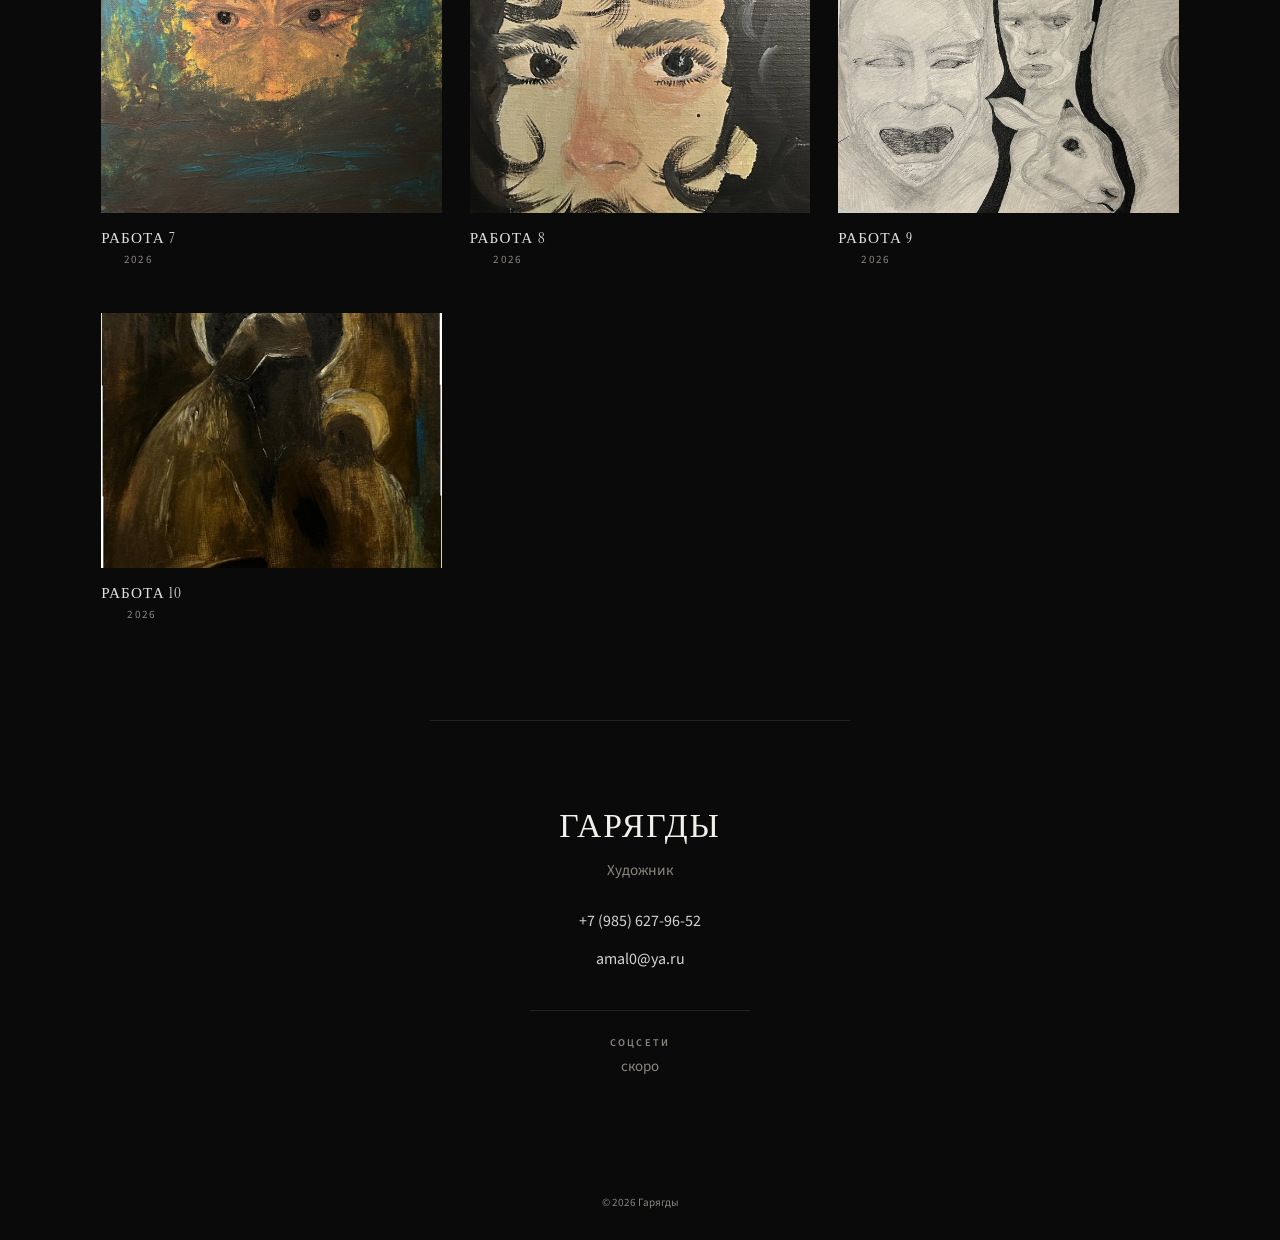
==== commit 1e72130d: "Restyle gallery like Rita Quattrocchi and restore photo quality. Use a muted painting hero backgroun" ====
--- a/index.html
+++ b/index.html
@@ -4,15 +4,14 @@
   <meta charset="UTF-8" />
   <meta name="viewport" content="width=device-width, initial-scale=1.0, viewport-fit=cover" />
   <meta name="description" content="Гарягды — художник. Портфолио." />
-  <meta name="theme-color" content="#faf9f7" />
+  <meta name="theme-color" content="#0a0a0a" />
   <title>Гарягды — Портфолио</title>
-  <link rel="stylesheet" href="styles.css?v=20260803-1827" />
+  <link rel="stylesheet" href="styles.css?v=20260803-1835" />
 </head>
 <body>
   <header class="site-header">
-    <a class="brand" href="#top" data-i18n="brand">Гарягды</a>
     <nav class="nav" id="nav" aria-label="Main">
-      <a href="#portfolio" data-i18n="nav_portfolio">Портфолио</a>
+      <a href="#projects" data-i18n="nav_portfolio">Портфолио</a>
       <a href="#author" data-i18n="nav_author">Гарягды</a>
     </nav>
     <div class="lang-switch" role="group" aria-label="Language">
@@ -26,29 +25,19 @@
   </header>
 
   <main id="top">
-    <section class="hero">
-      <button type="button" class="hero-frame" id="heroOpen" aria-label="Open">
-        <img src="assets/art/building.png" alt="" id="heroImg" />
-      </button>
+    <section class="hero" aria-label="Гарягды">
+      <div class="hero-bg" aria-hidden="true">
+        <img src="assets/art/building.jpg" alt="" />
+      </div>
+      <h1 class="hero-title" data-i18n="brand">Гарягды</h1>
     </section>
 
-    <section class="portfolio" id="portfolio">
-      <h2 class="section-title" data-i18n="portfolio_title">Портфолио</h2>
-
-      <div class="slider" id="slider">
-        <button type="button" class="slider-arrow prev" id="slidePrev" aria-label="Previous">‹</button>
-        <div class="slider-stage" id="sliderStage">
-          <img id="slideImg" src="assets/art/work-02.png" alt="" />
-        </div>
-        <button type="button" class="slider-arrow next" id="slideNext" aria-label="Next">›</button>
-      </div>
-
-      <p class="slider-count"><span id="slideCurrent">1</span> / <span id="slideTotal">9</span></p>
-      <div class="thumbs" id="thumbs" aria-label="Portfolio"></div>
+    <section class="projects" id="projects">
+      <div class="projects-grid" id="projectsGrid"></div>
     </section>
 
     <section class="author" id="author">
-      <h2 class="section-title" data-i18n="author_title">Гарягды</h2>
+      <h2 class="author-name" data-i18n="brand">Гарягды</h2>
       <p class="author-lead" data-i18n="author_lead">Художник</p>
       <div class="contact-links">
         <a href="tel:+79856279652">+7 (985) 627-96-52</a>
@@ -74,6 +63,6 @@
     <button type="button" class="lightbox-nav next" id="lightboxNext" aria-label="Next">›</button>
   </div>
 
-  <script src="script.js?v=20260803-1827"></script>
+  <script src="script.js?v=20260803-1835"></script>
 </body>
 </html>
--- a/styles.css
+++ b/styles.css
@@ -1,3 +1,10 @@
+@font-face {
+  font-family: "Instrument Serif";
+  src: url("assets/fonts/InstrumentSerif.ttf") format("truetype");
+  font-weight: 400;
+  font-display: swap;
+}
+
 @font-face {
   font-family: "Source Sans 3";
   src: url("assets/fonts/SourceSans3.ttf") format("truetype");
@@ -6,14 +13,14 @@
 }
 
 :root {
-  --bg: #faf9f7;
-  --ink: #111111;
-  --muted: #8a8a8a;
-  --line: #ececec;
-  --accent: #8a2f2a;
+  --bg: #0a0a0a;
+  --ink: #f2f0eb;
+  --muted: #8a8680;
+  --line: rgba(255, 255, 255, 0.1);
+  --font-display: "Instrument Serif", "Times New Roman", Georgia, serif;
   --font: "Source Sans 3", "Helvetica Neue", Helvetica, Arial, sans-serif;
-  --pad: clamp(1.25rem, 5vw, 4rem);
-  --header-h: 5rem;
+  --pad: clamp(1.25rem, 4vw, 3.5rem);
+  --header-h: 4.25rem;
   --ease: cubic-bezier(0.22, 1, 0.36, 1);
   --safe-b: env(safe-area-inset-bottom, 0px);
 }
@@ -32,13 +39,7 @@
 body {
   margin: 0;
   min-height: 100vh;
-  background-color: var(--bg);
-  background-image:
-    radial-gradient(ellipse 90% 55% at 12% 8%, rgba(210, 205, 195, 0.14), transparent 58%),
-    radial-gradient(ellipse 70% 45% at 88% 18%, rgba(190, 198, 205, 0.11), transparent 52%),
-    radial-gradient(ellipse 80% 50% at 70% 85%, rgba(220, 214, 204, 0.1), transparent 55%),
-    linear-gradient(180deg, #ffffff 0%, #faf9f7 45%, #f7f5f1 100%);
-  background-attachment: fixed;
+  background: var(--bg);
   color: var(--ink);
   font-family: var(--font);
   font-size: 15px;
@@ -71,64 +72,54 @@
 }
 
 .site-header {
-  position: sticky;
+  position: absolute;
   top: 0;
+  left: 0;
+  right: 0;
   z-index: 50;
-  display: grid;
-  grid-template-columns: 1fr auto 1fr;
-  align-items: center;
+  display: flex;
+  align-items: center;
+  justify-content: space-between;
   min-height: var(--header-h);
-  padding: 0 var(--pad);
-  background: rgba(255, 255, 255, 0.82);
-  backdrop-filter: blur(10px);
-  -webkit-backdrop-filter: blur(10px);
-}
-
-.brand {
-  justify-self: start;
-  font-size: clamp(0.95rem, 1.5vw, 1.15rem);
-  font-weight: 700;
-  letter-spacing: 0.1em;
+  padding: max(0.75rem, env(safe-area-inset-top)) var(--pad) 0.75rem;
+}
+
+.nav {
+  display: flex;
+  flex-direction: column;
+  gap: 0.55rem;
+}
+
+.nav a {
+  font-family: var(--font-display);
+  font-size: clamp(0.95rem, 1.6vw, 1.15rem);
+  letter-spacing: 0.04em;
   text-transform: uppercase;
-}
-
-.nav {
-  display: flex;
-  gap: clamp(1.5rem, 4vw, 3rem);
-  justify-self: center;
-}
-
-.nav a {
-  font-size: 0.7rem;
-  font-weight: 600;
-  letter-spacing: 0.2em;
-  text-transform: uppercase;
-  color: var(--ink);
-  transition: color 0.2s ease;
+  color: rgba(255, 255, 255, 0.88);
+  transition: color 0.2s ease, opacity 0.2s ease;
 }
 
 .nav a:hover,
 .nav a.is-active {
-  color: var(--accent);
+  color: #fff;
 }
 
 .lang-switch {
   display: flex;
-  gap: 0.2rem;
-  justify-self: end;
+  gap: 0.35rem;
 }
 
 .lang-btn {
-  min-width: 1.75rem;
-  min-height: 1.75rem;
-  font-size: 0.6rem;
+  min-width: 1.85rem;
+  min-height: 1.85rem;
+  font-size: 0.62rem;
   font-weight: 700;
-  letter-spacing: 0.06em;
-  color: var(--muted);
-}
-
-.lang-btn:hover { color: var(--ink); }
-.lang-btn.is-active { color: var(--accent); }
+  letter-spacing: 0.08em;
+  color: rgba(255, 255, 255, 0.45);
+}
+
+.lang-btn:hover { color: rgba(255, 255, 255, 0.85); }
+.lang-btn.is-active { color: #fff; }
 
 .menu-btn {
   display: none;
@@ -138,14 +129,13 @@
   justify-content: center;
   align-items: center;
   gap: 5px;
-  justify-self: end;
 }
 
 .menu-btn span {
   display: block;
   width: 16px;
   height: 1.5px;
-  background: var(--ink);
+  background: #fff;
   transition: transform 0.3s var(--ease);
 }
 
@@ -157,202 +147,194 @@
   transform: translateY(-3.25px) rotate(-45deg);
 }
 
-/* Hero — centered like Fernando */
+/* Hero — painting as atmospheric background (Rita-style) */
 .hero {
-  display: flex;
-  justify-content: center;
-  align-items: center;
-  width: 100%;
-  min-height: calc(100svh - var(--header-h));
-  padding: clamp(1.5rem, 4vw, 3rem) var(--pad);
-}
-
-.hero-frame {
-  display: flex;
-  justify-content: center;
-  align-items: center;
-  width: 100%;
-  max-width: 720px;
-  margin: 0 auto;
-}
-
-.hero-frame img {
-  width: auto;
-  max-width: 100%;
-  height: auto;
-  max-height: calc(100svh - var(--header-h) - 4rem);
-  margin: 0 auto;
-  object-fit: contain;
-}
-
-/* Portfolio */
-.portfolio {
-  width: 100%;
-  max-width: 980px;
-  margin: 0 auto;
-  padding: clamp(3rem, 8vw, 6rem) var(--pad);
-}
-
-.section-title {
-  margin: 0 0 2rem;
-  text-align: center;
-  font-size: 0.7rem;
-  font-weight: 700;
-  letter-spacing: 0.22em;
-  text-transform: uppercase;
-  color: var(--muted);
-}
-
-.slider {
+  position: relative;
   display: grid;
-  grid-template-columns: 44px minmax(0, 1fr) 44px;
-  align-items: center;
-  gap: 0.5rem;
-  width: 100%;
-  touch-action: pan-y;
-}
-
-.slider-stage {
-  display: flex;
-  justify-content: center;
-  align-items: center;
-  width: 100%;
-  min-height: min(65vh, 680px);
-  cursor: zoom-in;
-}
-
-.slider-stage img {
-  width: auto;
-  max-width: 100%;
-  max-height: min(65vh, 680px);
-  margin: 0 auto;
-  object-fit: contain;
-  transition: opacity 0.25s ease;
-}
-
-.slider-stage.is-fading img {
-  opacity: 0.35;
-}
-
-.slider-arrow {
-  display: flex;
-  align-items: center;
-  justify-content: center;
-  width: 44px;
-  height: 44px;
-  font-size: 2rem;
-  line-height: 1;
-  color: var(--ink);
-  opacity: 0.35;
-  transition: opacity 0.2s ease;
-}
-
-.slider-arrow:hover,
-.slider-arrow:active {
-  opacity: 1;
-}
-
-.slider-count {
-  margin: 1.25rem 0 1.5rem;
-  text-align: center;
-  font-size: 0.75rem;
-  letter-spacing: 0.12em;
-  color: var(--muted);
-}
-
-.thumbs {
-  display: flex;
-  justify-content: center;
-  gap: 0.55rem;
-  overflow-x: auto;
-  -webkit-overflow-scrolling: touch;
-  scroll-snap-type: x mandatory;
-  padding: 0.25rem 0 0.5rem;
-  scrollbar-width: none;
-}
-
-.thumbs::-webkit-scrollbar { display: none; }
-
-.thumb {
-  flex: 0 0 auto;
-  width: 60px;
-  height: 76px;
+  place-items: center;
+  min-height: min(88svh, 920px);
+  padding: calc(var(--header-h) + 2rem) var(--pad) 4rem;
   overflow: hidden;
-  background: #f4f4f4;
-  scroll-snap-align: center;
-  opacity: 0.5;
-  border: 2px solid transparent;
-  transition: opacity 0.2s ease, border-color 0.2s ease;
-}
-
-.thumb.is-active {
-  opacity: 1;
-  border-color: var(--ink);
-}
-
-.thumb img {
+  background: #111;
+}
+
+.hero-bg {
+  position: absolute;
+  inset: 0;
+  z-index: 0;
+}
+
+.hero-bg img {
   width: 100%;
   height: 100%;
   object-fit: cover;
-}
-
-/* Author / contacts */
+  object-position: center 35%;
+  filter: saturate(0.55) brightness(0.55) contrast(1.05);
+  opacity: 0.42;
+  transform: scale(1.04);
+}
+
+.hero-bg::after {
+  content: "";
+  position: absolute;
+  inset: 0;
+  background:
+    radial-gradient(ellipse 70% 60% at 50% 45%, rgba(10, 10, 10, 0.15), rgba(10, 10, 10, 0.72) 75%),
+    linear-gradient(180deg, rgba(10, 10, 10, 0.35) 0%, rgba(10, 10, 10, 0.55) 55%, var(--bg) 100%);
+}
+
+.hero-title {
+  position: relative;
+  z-index: 1;
+  margin: 0;
+  max-width: 12ch;
+  text-align: center;
+  font-family: var(--font-display);
+  font-size: clamp(2.6rem, 8vw, 5.5rem);
+  font-weight: 400;
+  letter-spacing: 0.08em;
+  text-transform: uppercase;
+  color: rgba(255, 255, 255, 0.94);
+  text-shadow: 0 2px 28px rgba(0, 0, 0, 0.35);
+}
+
+/* Projects grid */
+.projects {
+  width: 100%;
+  max-width: 1180px;
+  margin: 0 auto;
+  padding: clamp(2rem, 5vw, 3.5rem) var(--pad) clamp(3rem, 8vw, 6rem);
+}
+
+.projects-grid {
+  display: grid;
+  grid-template-columns: repeat(3, minmax(0, 1fr));
+  gap: clamp(1.75rem, 3.5vw, 2.75rem) clamp(1rem, 2.5vw, 1.75rem);
+}
+
+.project-card {
+  display: flex;
+  flex-direction: column;
+  gap: 0.85rem;
+  text-align: center;
+  cursor: zoom-in;
+  color: inherit;
+  background: none;
+  width: 100%;
+}
+
+.project-thumb {
+  position: relative;
+  width: 100%;
+  aspect-ratio: 4 / 3;
+  overflow: hidden;
+  background: #141414;
+}
+
+.project-thumb img {
+  width: 100%;
+  height: 100%;
+  object-fit: cover;
+  transition: transform 0.7s var(--ease), opacity 0.35s ease;
+}
+
+.project-card:hover .project-thumb img {
+  transform: scale(1.03);
+}
+
+.project-meta {
+  display: flex;
+  flex-direction: column;
+  gap: 0.15rem;
+}
+
+.project-title {
+  font-family: var(--font-display);
+  font-size: clamp(0.78rem, 1.2vw, 0.95rem);
+  letter-spacing: 0.08em;
+  text-transform: uppercase;
+  color: rgba(255, 255, 255, 0.88);
+}
+
+.project-year {
+  font-size: 0.7rem;
+  letter-spacing: 0.12em;
+  color: var(--muted);
+}
+
+/* Author */
 .author {
-  max-width: 520px;
+  max-width: 420px;
   margin: 0 auto;
-  padding: clamp(3rem, 8vw, 6rem) var(--pad) clamp(4rem, 10vw, 7rem);
+  padding: clamp(3rem, 8vw, 5rem) var(--pad) clamp(4rem, 10vw, 6rem);
   text-align: center;
+  border-top: 1px solid var(--line);
+}
+
+.author-name {
+  margin: 0 0 0.5rem;
+  font-family: var(--font-display);
+  font-size: clamp(1.6rem, 3vw, 2.1rem);
+  font-weight: 400;
+  letter-spacing: 0.06em;
+  text-transform: uppercase;
 }
 
 .author-lead {
-  margin: 0 0 1.35rem;
-  font-size: clamp(1.25rem, 3vw, 1.6rem);
-  font-weight: 700;
+  margin: 0 0 1.5rem;
+  color: var(--muted);
+  font-size: 0.95rem;
 }
 
 .contact-links {
   display: flex;
   flex-direction: column;
-  gap: 0.55rem;
+  gap: 0.45rem;
   align-items: center;
 }
 
 .contact-links a {
-  color: var(--accent);
-  font-size: 1.05rem;
-  padding: 0.25rem;
+  color: rgba(255, 255, 255, 0.82);
+  font-size: 1rem;
+  padding: 0.2rem;
+  transition: color 0.2s ease;
+}
+
+.contact-links a:hover {
+  color: #fff;
 }
 
 .socials {
-  margin: 2.5rem auto 0;
-  padding-top: 1.75rem;
+  margin: 2.25rem auto 0;
+  padding-top: 1.5rem;
   border-top: 1px solid var(--line);
-  max-width: 240px;
+  max-width: 220px;
 }
 
 .socials-label {
   display: block;
   font-size: 0.65rem;
-  font-weight: 700;
+  font-weight: 600;
   letter-spacing: 0.2em;
   text-transform: uppercase;
   color: var(--muted);
 }
 
 .socials-soon {
-  margin: 0.4rem 0 0;
+  margin: 0.35rem 0 0;
   color: var(--muted);
 }
 
 .site-footer {
-  padding: 1.5rem var(--pad) calc(2rem + var(--safe-b));
+  padding: 1.25rem var(--pad) calc(1.75rem + var(--safe-b));
   text-align: center;
-  font-size: 0.72rem;
+  font-size: 0.7rem;
   color: var(--muted);
 }
 
 .site-footer p { margin: 0; }
 
+/* Lightbox */
 .lightbox {
   position: fixed;
   inset: 0;
@@ -361,7 +343,7 @@
   grid-template-columns: 48px 1fr 48px;
   align-items: center;
   padding: max(0.5rem, env(safe-area-inset-top)) 0.5rem max(0.5rem, var(--safe-b));
-  background: rgba(8, 8, 8, 0.95);
+  background: rgba(5, 5, 5, 0.96);
   touch-action: none;
 }
 
@@ -376,8 +358,10 @@
 }
 
 .lightbox-figure img {
-  max-width: min(960px, 92vw);
+  max-width: min(1100px, 94vw);
   max-height: 88vh;
+  width: auto;
+  height: auto;
   object-fit: contain;
   margin: 0 auto;
 }
@@ -405,43 +389,46 @@
   opacity: 0.55;
 }
 
-@media (max-width: 760px) {
+@media (max-width: 900px) {
+  .projects-grid {
+    grid-template-columns: repeat(2, minmax(0, 1fr));
+  }
+}
+
+@media (max-width: 640px) {
   .site-header {
-    grid-template-columns: 1fr auto auto;
+    position: absolute;
   }
 
   .nav {
     position: fixed;
-    inset: var(--header-h) 0 auto 0;
+    inset: 0 0 auto 0;
     display: none;
     flex-direction: column;
     gap: 0;
-    padding: 0.25rem var(--pad) 1rem;
-    background: rgba(255, 255, 255, 0.92);
+    padding: calc(var(--header-h) + 0.5rem) var(--pad) 1rem;
+    background: rgba(10, 10, 10, 0.96);
     border-bottom: 1px solid var(--line);
-    justify-self: stretch;
   }
 
   .nav.is-open { display: flex; }
 
   .nav a {
-    padding: 0.95rem 0;
+    padding: 0.9rem 0;
     border-bottom: 1px solid var(--line);
-    font-size: 0.78rem;
   }
 
   .menu-btn { display: flex; }
 
-  .slider {
-    grid-template-columns: 36px minmax(0, 1fr) 36px;
-  }
-
-  .slider-stage {
-    min-height: min(58vh, 520px);
-  }
-
-  .slider-stage img {
-    max-height: min(58vh, 520px);
+  .lang-switch { margin-right: 0.25rem; }
+
+  .projects-grid {
+    grid-template-columns: 1fr;
+    gap: 2rem;
+  }
+
+  .hero {
+    min-height: min(78svh, 720px);
   }
 
   .lightbox {
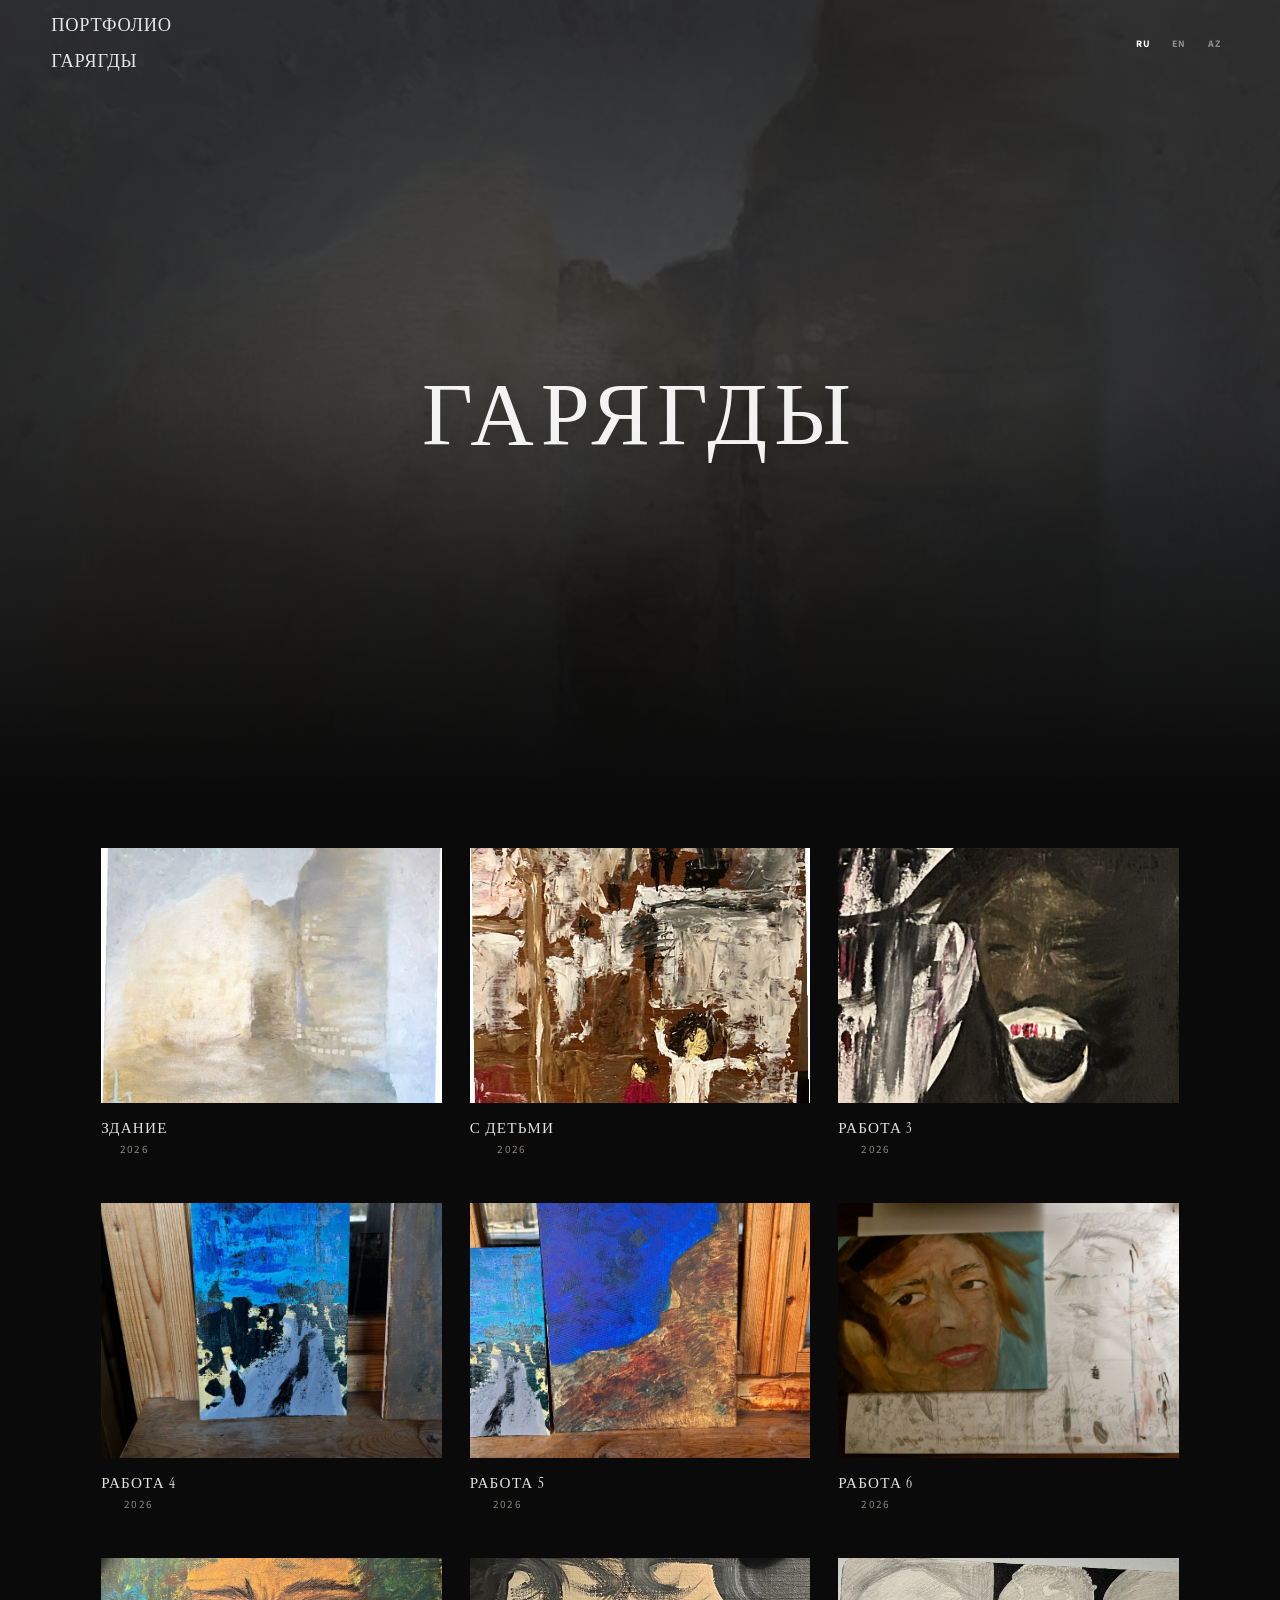
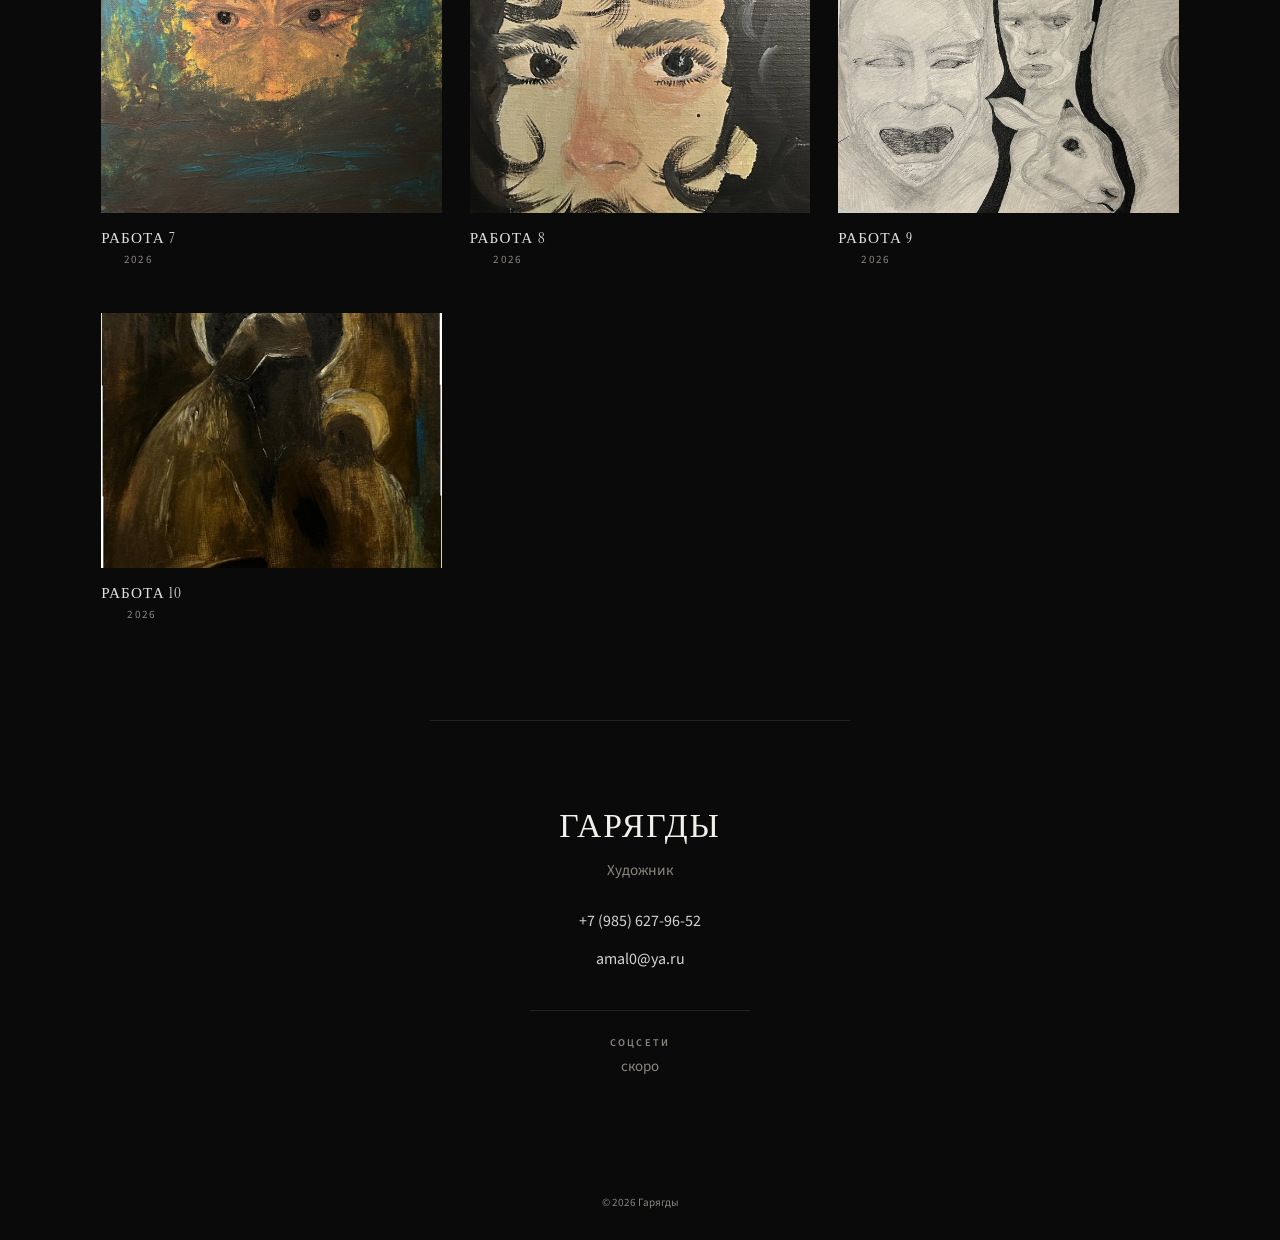
==== commit 7807b674: "Make the hero painting background more visible. Co-authored-by: Cursor <cursoragent@cursor.com>" ====
--- a/index.html
+++ b/index.html
@@ -6,7 +6,7 @@
   <meta name="description" content="Гарягды — художник. Портфолио." />
   <meta name="theme-color" content="#0a0a0a" />
   <title>Гарягды — Портфолио</title>
-  <link rel="stylesheet" href="styles.css?v=20260803-1835" />
+  <link rel="stylesheet" href="styles.css?v=20260803-1838" />
 </head>
 <body>
   <header class="site-header">
@@ -63,6 +63,6 @@
     <button type="button" class="lightbox-nav next" id="lightboxNext" aria-label="Next">›</button>
   </div>
 
-  <script src="script.js?v=20260803-1835"></script>
+  <script src="script.js?v=20260803-1838"></script>
 </body>
 </html>
--- a/styles.css
+++ b/styles.css
@@ -168,10 +168,10 @@
   width: 100%;
   height: 100%;
   object-fit: cover;
-  object-position: center 35%;
-  filter: saturate(0.55) brightness(0.55) contrast(1.05);
-  opacity: 0.42;
-  transform: scale(1.04);
+  object-position: center 30%;
+  filter: saturate(0.7) brightness(0.72) contrast(1.08);
+  opacity: 0.78;
+  transform: scale(1.06);
 }
 
 .hero-bg::after {
@@ -179,8 +179,8 @@
   position: absolute;
   inset: 0;
   background:
-    radial-gradient(ellipse 70% 60% at 50% 45%, rgba(10, 10, 10, 0.15), rgba(10, 10, 10, 0.72) 75%),
-    linear-gradient(180deg, rgba(10, 10, 10, 0.35) 0%, rgba(10, 10, 10, 0.55) 55%, var(--bg) 100%);
+    radial-gradient(ellipse 65% 55% at 50% 42%, rgba(10, 10, 10, 0.2), rgba(10, 10, 10, 0.55) 70%),
+    linear-gradient(180deg, rgba(10, 10, 10, 0.25) 0%, rgba(10, 10, 10, 0.4) 50%, var(--bg) 100%);
 }
 
 .hero-title {
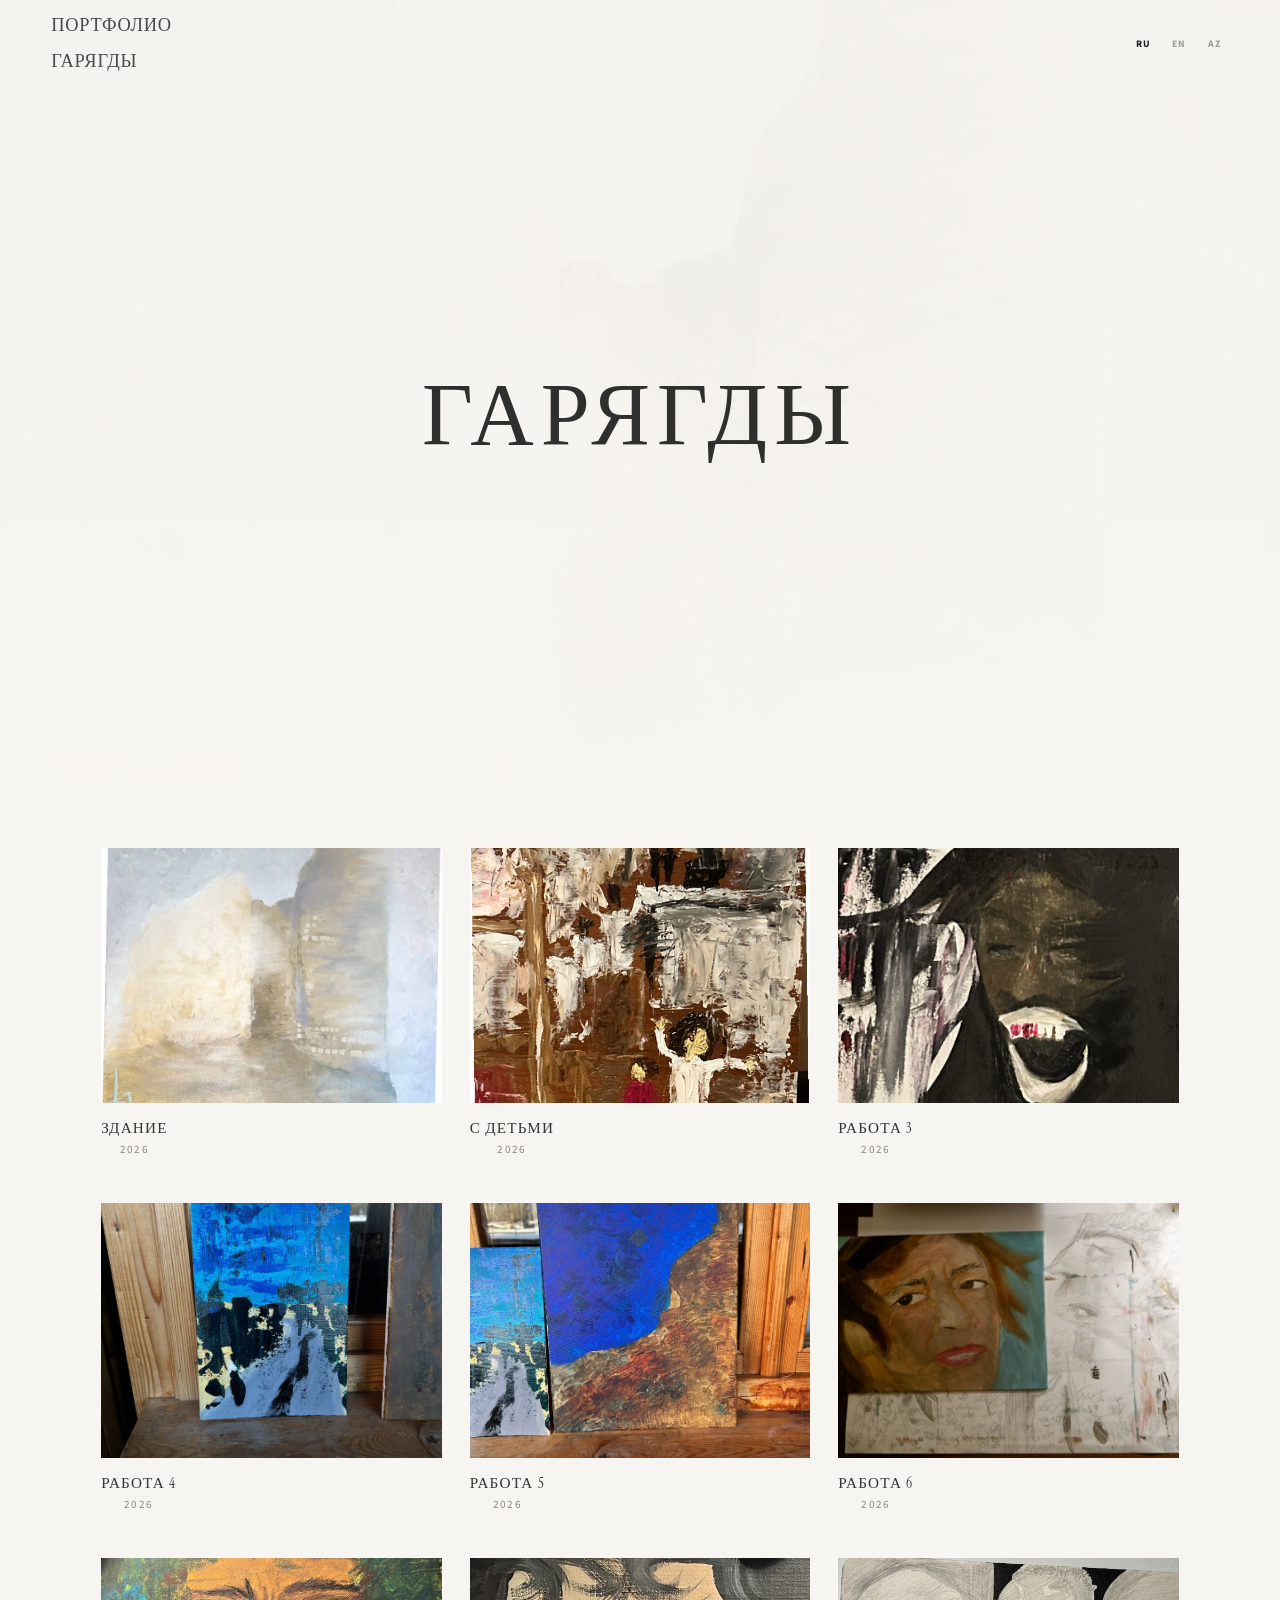
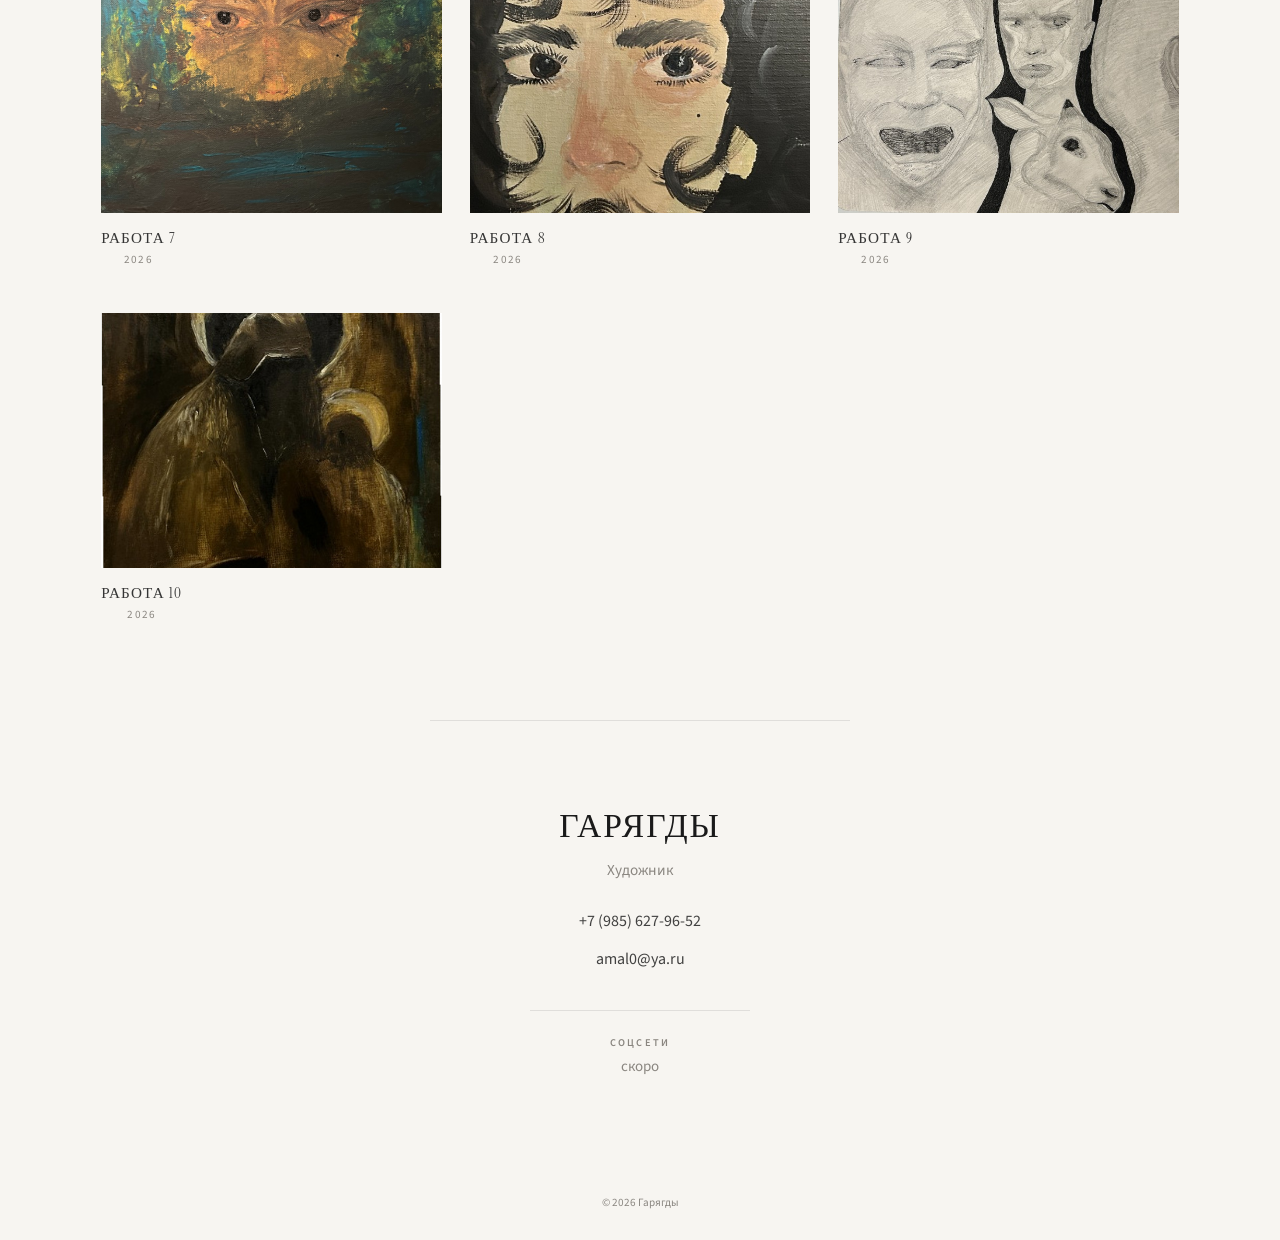
==== commit a304a8cb: "Switch the portfolio to a lighter background. Co-authored-by: Cursor <cursoragent@cursor.com>" ====
--- a/index.html
+++ b/index.html
@@ -4,9 +4,9 @@
   <meta charset="UTF-8" />
   <meta name="viewport" content="width=device-width, initial-scale=1.0, viewport-fit=cover" />
   <meta name="description" content="Гарягды — художник. Портфолио." />
-  <meta name="theme-color" content="#0a0a0a" />
+  <meta name="theme-color" content="#f7f5f1" />
   <title>Гарягды — Портфолио</title>
-  <link rel="stylesheet" href="styles.css?v=20260803-1838" />
+  <link rel="stylesheet" href="styles.css?v=20260803-1840" />
 </head>
 <body>
   <header class="site-header">
@@ -63,6 +63,6 @@
     <button type="button" class="lightbox-nav next" id="lightboxNext" aria-label="Next">›</button>
   </div>
 
-  <script src="script.js?v=20260803-1838"></script>
+  <script src="script.js?v=20260803-1840"></script>
 </body>
 </html>
--- a/styles.css
+++ b/styles.css
@@ -13,10 +13,10 @@
 }
 
 :root {
-  --bg: #0a0a0a;
-  --ink: #f2f0eb;
+  --bg: #f7f5f1;
+  --ink: #1a1a1a;
   --muted: #8a8680;
-  --line: rgba(255, 255, 255, 0.1);
+  --line: rgba(26, 26, 26, 0.1);
   --font-display: "Instrument Serif", "Times New Roman", Georgia, serif;
   --font: "Source Sans 3", "Helvetica Neue", Helvetica, Arial, sans-serif;
   --pad: clamp(1.25rem, 4vw, 3.5rem);
@@ -95,13 +95,13 @@
   font-size: clamp(0.95rem, 1.6vw, 1.15rem);
   letter-spacing: 0.04em;
   text-transform: uppercase;
-  color: rgba(255, 255, 255, 0.88);
+  color: rgba(26, 26, 26, 0.78);
   transition: color 0.2s ease, opacity 0.2s ease;
 }
 
 .nav a:hover,
 .nav a.is-active {
-  color: #fff;
+  color: var(--ink);
 }
 
 .lang-switch {
@@ -115,11 +115,11 @@
   font-size: 0.62rem;
   font-weight: 700;
   letter-spacing: 0.08em;
-  color: rgba(255, 255, 255, 0.45);
-}
-
-.lang-btn:hover { color: rgba(255, 255, 255, 0.85); }
-.lang-btn.is-active { color: #fff; }
+  color: rgba(26, 26, 26, 0.4);
+}
+
+.lang-btn:hover { color: rgba(26, 26, 26, 0.75); }
+.lang-btn.is-active { color: var(--ink); }
 
 .menu-btn {
   display: none;
@@ -135,7 +135,7 @@
   display: block;
   width: 16px;
   height: 1.5px;
-  background: #fff;
+  background: var(--ink);
   transition: transform 0.3s var(--ease);
 }
 
@@ -147,7 +147,7 @@
   transform: translateY(-3.25px) rotate(-45deg);
 }
 
-/* Hero — painting as atmospheric background (Rita-style) */
+/* Hero — painting as soft atmospheric background */
 .hero {
   position: relative;
   display: grid;
@@ -155,7 +155,7 @@
   min-height: min(88svh, 920px);
   padding: calc(var(--header-h) + 2rem) var(--pad) 4rem;
   overflow: hidden;
-  background: #111;
+  background: #efece6;
 }
 
 .hero-bg {
@@ -169,8 +169,8 @@
   height: 100%;
   object-fit: cover;
   object-position: center 30%;
-  filter: saturate(0.7) brightness(0.72) contrast(1.08);
-  opacity: 0.78;
+  filter: saturate(0.55) brightness(1.15) contrast(0.95);
+  opacity: 0.28;
   transform: scale(1.06);
 }
 
@@ -179,8 +179,8 @@
   position: absolute;
   inset: 0;
   background:
-    radial-gradient(ellipse 65% 55% at 50% 42%, rgba(10, 10, 10, 0.2), rgba(10, 10, 10, 0.55) 70%),
-    linear-gradient(180deg, rgba(10, 10, 10, 0.25) 0%, rgba(10, 10, 10, 0.4) 50%, var(--bg) 100%);
+    radial-gradient(ellipse 70% 60% at 50% 42%, rgba(247, 245, 241, 0.35), rgba(247, 245, 241, 0.72) 72%),
+    linear-gradient(180deg, rgba(247, 245, 241, 0.45) 0%, rgba(247, 245, 241, 0.65) 50%, var(--bg) 100%);
 }
 
 .hero-title {
@@ -194,8 +194,8 @@
   font-weight: 400;
   letter-spacing: 0.08em;
   text-transform: uppercase;
-  color: rgba(255, 255, 255, 0.94);
-  text-shadow: 0 2px 28px rgba(0, 0, 0, 0.35);
+  color: rgba(26, 26, 26, 0.9);
+  text-shadow: none;
 }
 
 /* Projects grid */
@@ -228,7 +228,7 @@
   width: 100%;
   aspect-ratio: 4 / 3;
   overflow: hidden;
-  background: #141414;
+  background: #eceae5;
 }
 
 .project-thumb img {
@@ -253,7 +253,7 @@
   font-size: clamp(0.78rem, 1.2vw, 0.95rem);
   letter-spacing: 0.08em;
   text-transform: uppercase;
-  color: rgba(255, 255, 255, 0.88);
+  color: rgba(26, 26, 26, 0.88);
 }
 
 .project-year {
@@ -294,14 +294,14 @@
 }
 
 .contact-links a {
-  color: rgba(255, 255, 255, 0.82);
+  color: rgba(26, 26, 26, 0.82);
   font-size: 1rem;
   padding: 0.2rem;
   transition: color 0.2s ease;
 }
 
 .contact-links a:hover {
-  color: #fff;
+  color: var(--ink);
 }
 
 .socials {
@@ -407,7 +407,7 @@
     flex-direction: column;
     gap: 0;
     padding: calc(var(--header-h) + 0.5rem) var(--pad) 1rem;
-    background: rgba(10, 10, 10, 0.96);
+    background: rgba(247, 245, 241, 0.97);
     border-bottom: 1px solid var(--line);
   }
 
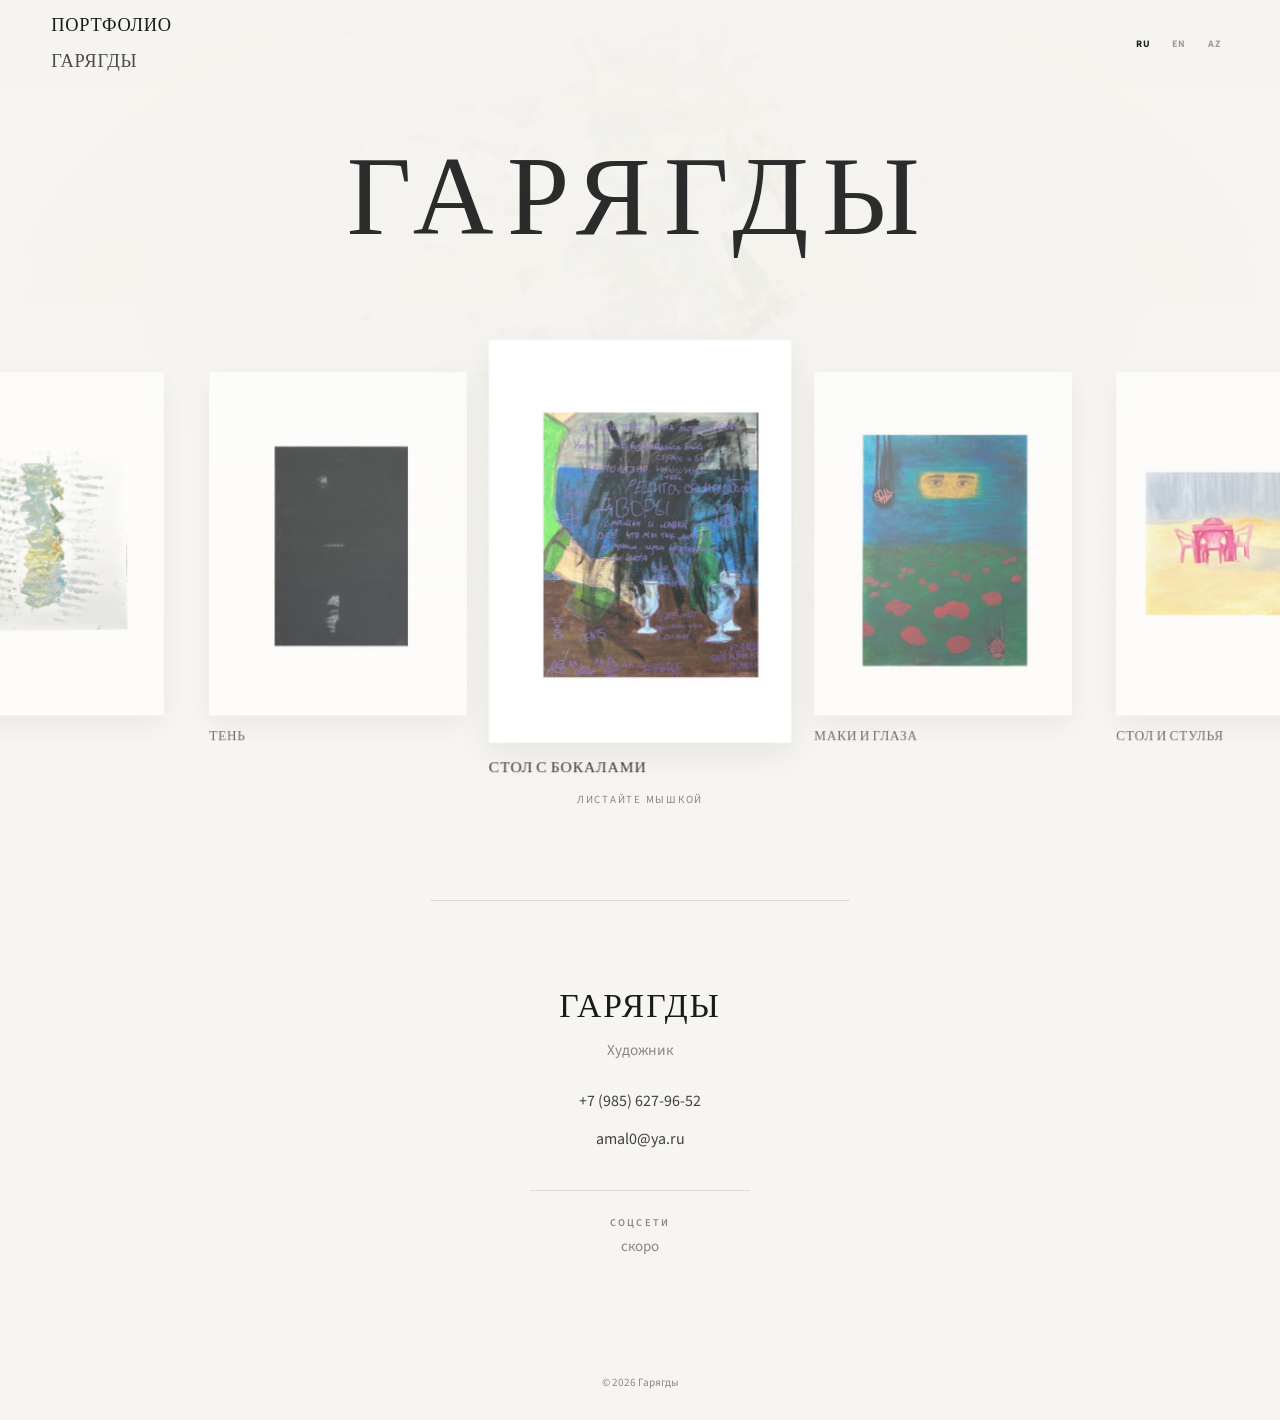
==== commit 128142b4: "Replace gallery with new works and a drag roulette under GARYAGDY. Co-authored-by: Cursor <cursorage" ====
--- a/index.html
+++ b/index.html
@@ -6,7 +6,7 @@
   <meta name="description" content="Гарягды — художник. Портфолио." />
   <meta name="theme-color" content="#f7f5f1" />
   <title>Гарягды — Портфолио</title>
-  <link rel="stylesheet" href="styles.css?v=20260803-1840" />
+  <link rel="stylesheet" href="styles.css?v=20260804-1725" />
 </head>
 <body>
   <header class="site-header">
@@ -25,15 +25,18 @@
   </header>
 
   <main id="top">
-    <section class="hero" aria-label="Гарягды">
+    <section class="hero" id="projects" aria-label="Гарягды">
       <div class="hero-bg" aria-hidden="true">
-        <img src="assets/art/building.jpg" alt="" />
+        <img src="assets/art/hero.jpg" alt="" />
       </div>
       <h1 class="hero-title" data-i18n="brand">Гарягды</h1>
-    </section>
 
-    <section class="projects" id="projects">
-      <div class="projects-grid" id="projectsGrid"></div>
+      <div class="roulette-wrap">
+        <div class="roulette" id="roulette" tabindex="0" aria-label="Portfolio">
+          <div class="roulette-track" id="rouletteTrack"></div>
+        </div>
+        <p class="roulette-hint" data-i18n="roulette_hint">листайте мышкой</p>
+      </div>
     </section>
 
     <section class="author" id="author">
@@ -63,6 +66,6 @@
     <button type="button" class="lightbox-nav next" id="lightboxNext" aria-label="Next">›</button>
   </div>
 
-  <script src="script.js?v=20260803-1840"></script>
+  <script src="script.js?v=20260804-1725"></script>
 </body>
 </html>
--- a/styles.css
+++ b/styles.css
@@ -147,13 +147,16 @@
   transform: translateY(-3.25px) rotate(-45deg);
 }
 
-/* Hero — painting as soft atmospheric background */
+/* Hero + roulette */
 .hero {
   position: relative;
-  display: grid;
-  place-items: center;
-  min-height: min(88svh, 920px);
-  padding: calc(var(--header-h) + 2rem) var(--pad) 4rem;
+  display: flex;
+  flex-direction: column;
+  align-items: center;
+  justify-content: center;
+  gap: clamp(1.5rem, 4vw, 2.75rem);
+  min-height: 100svh;
+  padding: calc(var(--header-h) + 1.5rem) 0 clamp(3rem, 6vw, 4.5rem);
   overflow: hidden;
   background: #efece6;
 }
@@ -168,10 +171,10 @@
   width: 100%;
   height: 100%;
   object-fit: cover;
-  object-position: center 30%;
-  filter: saturate(0.55) brightness(1.15) contrast(0.95);
-  opacity: 0.28;
-  transform: scale(1.06);
+  object-position: center;
+  filter: saturate(0.5) brightness(1.2) contrast(0.92);
+  opacity: 0.22;
+  transform: scale(1.08);
 }
 
 .hero-bg::after {
@@ -179,86 +182,114 @@
   position: absolute;
   inset: 0;
   background:
-    radial-gradient(ellipse 70% 60% at 50% 42%, rgba(247, 245, 241, 0.35), rgba(247, 245, 241, 0.72) 72%),
-    linear-gradient(180deg, rgba(247, 245, 241, 0.45) 0%, rgba(247, 245, 241, 0.65) 50%, var(--bg) 100%);
+    radial-gradient(ellipse 70% 55% at 50% 35%, rgba(247, 245, 241, 0.25), rgba(247, 245, 241, 0.78) 75%),
+    linear-gradient(180deg, rgba(247, 245, 241, 0.4) 0%, var(--bg) 100%);
 }
 
 .hero-title {
   position: relative;
   z-index: 1;
   margin: 0;
-  max-width: 12ch;
+  padding: 0 var(--pad);
   text-align: center;
   font-family: var(--font-display);
-  font-size: clamp(2.6rem, 8vw, 5.5rem);
+  font-size: clamp(3rem, 11vw, 7rem);
   font-weight: 400;
-  letter-spacing: 0.08em;
-  text-transform: uppercase;
-  color: rgba(26, 26, 26, 0.9);
-  text-shadow: none;
-}
-
-/* Projects grid */
-.projects {
+  letter-spacing: 0.12em;
+  text-transform: uppercase;
+  color: rgba(26, 26, 26, 0.92);
+}
+
+.roulette-wrap {
+  position: relative;
+  z-index: 1;
   width: 100%;
-  max-width: 1180px;
-  margin: 0 auto;
-  padding: clamp(2rem, 5vw, 3.5rem) var(--pad) clamp(3rem, 8vw, 6rem);
-}
-
-.projects-grid {
-  display: grid;
-  grid-template-columns: repeat(3, minmax(0, 1fr));
-  gap: clamp(1.75rem, 3.5vw, 2.75rem) clamp(1rem, 2.5vw, 1.75rem);
-}
-
-.project-card {
+}
+
+.roulette {
+  width: 100%;
+  overflow-x: auto;
+  overflow-y: hidden;
+  cursor: grab;
+  scroll-snap-type: x mandatory;
+  -webkit-overflow-scrolling: touch;
+  scrollbar-width: none;
+  padding: 1.25rem 0 0.5rem;
+}
+
+.roulette::-webkit-scrollbar { display: none; }
+
+.roulette.is-dragging {
+  cursor: grabbing;
+  scroll-snap-type: none;
+}
+
+.roulette-track {
+  display: flex;
+  align-items: flex-end;
+  gap: clamp(0.85rem, 2vw, 1.4rem);
+  width: max-content;
+  padding: 0.75rem max(var(--pad), 8vw) 1rem;
+}
+
+.roulette-card {
+  flex: 0 0 auto;
   display: flex;
   flex-direction: column;
-  gap: 0.85rem;
+  gap: 0.7rem;
+  width: min(42vw, 280px);
+  scroll-snap-align: center;
   text-align: center;
-  cursor: zoom-in;
   color: inherit;
   background: none;
+  cursor: zoom-in;
+  transform: scale(0.92);
+  opacity: 0.72;
+  transition: transform 0.45s var(--ease), opacity 0.35s ease;
+  will-change: transform;
+}
+
+.roulette-card.is-active,
+.roulette-card:hover {
+  transform: scale(1.08);
+  opacity: 1;
+  z-index: 2;
+}
+
+.roulette-thumb {
   width: 100%;
-}
-
-.project-thumb {
-  position: relative;
-  width: 100%;
-  aspect-ratio: 4 / 3;
+  aspect-ratio: 3 / 4;
   overflow: hidden;
-  background: #eceae5;
-}
-
-.project-thumb img {
+  background: #e8e5df;
+  box-shadow: 0 10px 28px rgba(26, 26, 26, 0.08);
+}
+
+.roulette-thumb img {
   width: 100%;
   height: 100%;
   object-fit: cover;
-  transition: transform 0.7s var(--ease), opacity 0.35s ease;
-}
-
-.project-card:hover .project-thumb img {
-  transform: scale(1.03);
-}
-
-.project-meta {
-  display: flex;
-  flex-direction: column;
-  gap: 0.15rem;
-}
-
-.project-title {
+  transition: transform 0.55s var(--ease);
+}
+
+.roulette-card:hover .roulette-thumb img,
+.roulette-card.is-active .roulette-thumb img {
+  transform: scale(1.06);
+}
+
+.roulette-title {
   font-family: var(--font-display);
-  font-size: clamp(0.78rem, 1.2vw, 0.95rem);
-  letter-spacing: 0.08em;
-  text-transform: uppercase;
-  color: rgba(26, 26, 26, 0.88);
-}
-
-.project-year {
-  font-size: 0.7rem;
-  letter-spacing: 0.12em;
+  font-size: clamp(0.72rem, 1.3vw, 0.9rem);
+  letter-spacing: 0.06em;
+  text-transform: uppercase;
+  color: rgba(26, 26, 26, 0.85);
+}
+
+.roulette-hint {
+  margin: 0.35rem 0 0;
+  text-align: center;
+  font-size: 0.68rem;
+  letter-spacing: 0.16em;
+  text-transform: uppercase;
   color: var(--muted);
 }
 
@@ -389,17 +420,7 @@
   opacity: 0.55;
 }
 
-@media (max-width: 900px) {
-  .projects-grid {
-    grid-template-columns: repeat(2, minmax(0, 1fr));
-  }
-}
-
 @media (max-width: 640px) {
-  .site-header {
-    position: absolute;
-  }
-
   .nav {
     position: fixed;
     inset: 0 0 auto 0;
@@ -422,13 +443,8 @@
 
   .lang-switch { margin-right: 0.25rem; }
 
-  .projects-grid {
-    grid-template-columns: 1fr;
-    gap: 2rem;
-  }
-
-  .hero {
-    min-height: min(78svh, 720px);
+  .roulette-card {
+    width: min(58vw, 220px);
   }
 
   .lightbox {
